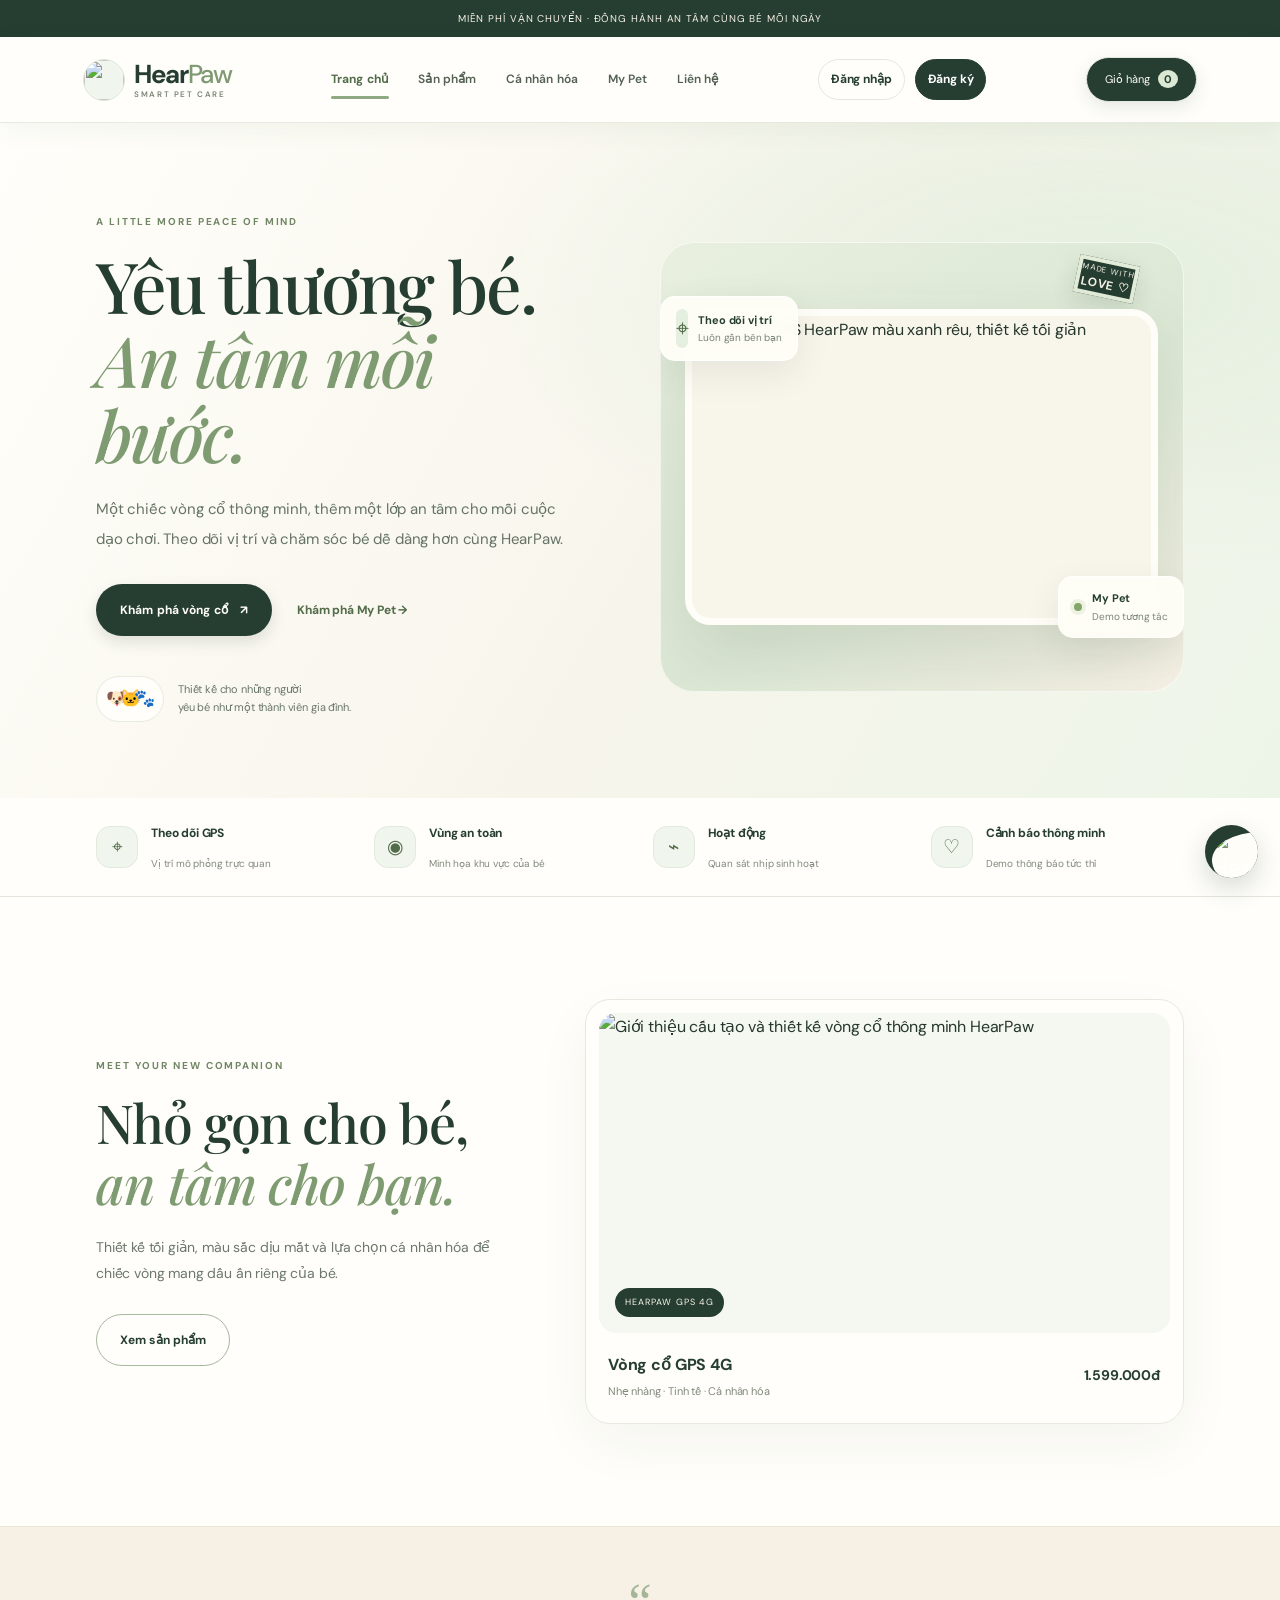
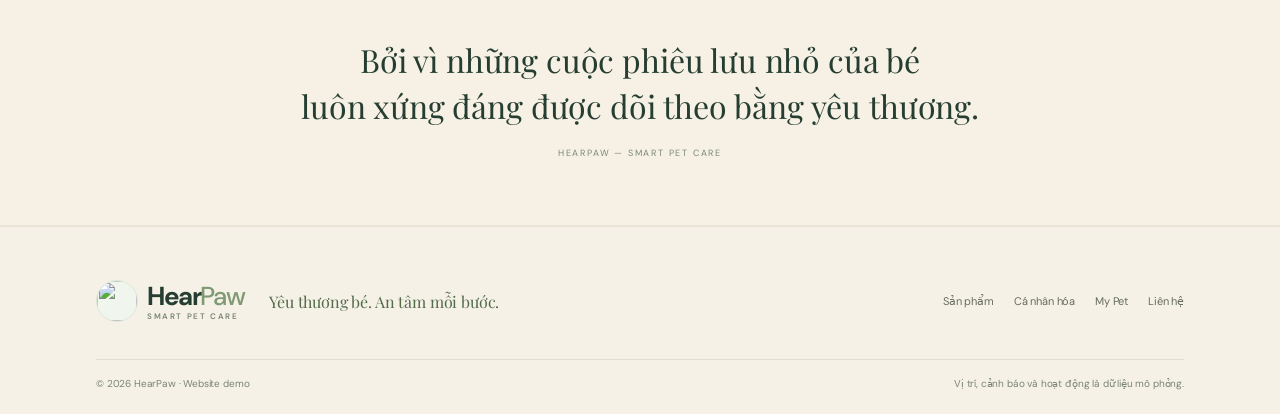
==== index.html @ 0ef2545d "Add files via upload" ====
<!doctype html>
<html lang="vi">
<head>
  <meta charset="UTF-8" />
  <meta name="viewport" content="width=device-width, initial-scale=1.0" />
  <meta name="theme-color" content="#285743" />
  <meta name="description" content="HearPaw – vòng cổ GPS thông minh giúp bạn an tâm đồng hành cùng thú cưng." />
  <title>HearPaw | An tâm trong từng bước chân</title>
  <meta property="og:title" content="HearPaw | An tâm trong từng bước chân" />
  <meta property="og:description" content="Khám phá vòng cổ GPS HearPaw và trải nghiệm My Pet demo." />
  <meta name="color-scheme" content="light" />
  <link rel="preconnect" href="https://fonts.googleapis.com">
  <link rel="preconnect" href="https://fonts.gstatic.com" crossorigin>
  <link href="https://fonts.googleapis.com/css2?family=DM+Sans:wght@400;500;600;700&family=Playfair+Display:wght@500;600;700&display=swap" rel="stylesheet">
  <link rel="stylesheet" href="styles.css" />
</head>
<body>
  <div class="announcement">Miễn phí vận chuyển · Đồng hành an tâm cùng bé mỗi ngày</div>
  <header class="site-header">
    <a class="brand" href="#home" aria-label="HearPaw trang chủ"><span class="brand-mark"><img src="assets/paw-logo.png" alt="" /></span><span>Hear<span class="brand-light">Paw</span><small>SMART PET CARE</small></span></a>
    <button class="menu-toggle" id="menuToggle" aria-label="Mở menu">☰</button>
    <nav id="mainNav">
      <a href="#home" data-page="home">Trang chủ</a>
      <a href="#product" data-page="product">Sản phẩm</a>
      <a href="#personalize" data-page="personalize">Cá nhân hóa</a>
      <a href="#mypet" data-page="mypet">My Pet</a>
      <a href="#contact" data-page="contact">Liên hệ</a>
    </nav>
    <div class="header-auth" id="headerAuth">
      <a href="login.html?mode=login" class="auth-link">Đăng nhập</a>
      <a href="login.html?mode=register" class="auth-link auth-register">Đăng ký</a>
    </div>
    <button class="cart-button" id="cartOpen">Giỏ hàng <span id="cartCount">0</span></button>
  </header>

  <main>
    <section class="page active" id="home">
      <div class="hero">
        <div class="hero-copy">
          <p class="eyebrow">A LITTLE MORE PEACE OF MIND</p>
          <h1>Yêu thương bé.<br><em>An tâm mỗi bước.</em></h1>
          <p class="hero-text">Một chiếc vòng cổ thông minh, thêm một lớp an tâm cho mỗi cuộc dạo chơi. Theo dõi vị trí và chăm sóc bé dễ dàng hơn cùng HearPaw.</p>
          <div class="hero-actions"><a class="btn btn-dark" href="#product">Khám phá vòng cổ <span>↗</span></a><a class="text-link" href="#mypet">Khám phá My Pet →</a></div>
          <div class="hero-proof"><div class="avatars">🐶 🐱 🐾</div><span>Thiết kế cho những người<br>yêu bé như một thành viên gia đình.</span></div>
        </div>
        <div class="hero-art">
          <div class="art-orbit orbit-one"></div><div class="art-orbit orbit-two"></div>
          <div class="hero-blob"></div>
          <div class="product-visual product-visual-photo">
            <img class="hero-product-photo" src="assets/hearpaw-product.jpg" alt="Vòng cổ GPS HearPaw màu xanh rêu, thiết kế tối giản" width="690" height="345" fetchpriority="high" />
          </div>
          <div class="floating-note note-top"><span class="note-icon">⌖</span><div><b>Theo dõi vị trí</b><small>Luôn gần bên bạn</small></div></div>
          <div class="floating-note note-bottom"><span class="status-dot"></span><div><b>My Pet</b><small>Demo tương tác</small></div></div>
          <div class="hero-sticker">MADE WITH<br><b>LOVE ♡</b></div>
        </div>
      </div>
      <div class="feature-strip">
        <div><span class="feature-icon">⌖</span><b>Theo dõi GPS</b><small>Vị trí mô phỏng trực quan</small></div>
        <div><span class="feature-icon">◉</span><b>Vùng an toàn</b><small>Minh họa khu vực của bé</small></div>
        <div><span class="feature-icon">⌁</span><b>Hoạt động</b><small>Quan sát nhịp sinh hoạt</small></div>
        <div><span class="feature-icon">♡</span><b>Cảnh báo thông minh</b><small>Demo thông báo tức thì</small></div>
      </div>
      <section class="section product-teaser">
        <div class="section-heading"><p class="eyebrow">MEET YOUR NEW COMPANION</p><h2>Nhỏ gọn cho bé,<br><em>an tâm cho bạn.</em></h2><p>Thiết kế tối giản, màu sắc dịu mắt và lựa chọn cá nhân hóa để chiếc vòng mang dấu ấn riêng của bé.</p><a class="btn btn-outline" href="#product">Xem sản phẩm</a></div>
        <div class="teaser-card"><div class="teaser-photo teaser-photo-image"><img class="feature-infographic" src="assets/hearpaw-feature.webp" alt="Giới thiệu cấu tạo và thiết kế vòng cổ thông minh HearPaw" width="1536" height="1024" loading="lazy"/><span class="pill">HEARPAW GPS 4G</span></div><div class="teaser-meta"><div><h3>Vòng cổ GPS 4G</h3><p>Nhẹ nhàng · Tinh tế · Cá nhân hóa</p></div><b>1.599.000đ</b></div></div>
      </section>
      <section class="quote-band"><span>“</span><p>Bởi vì những cuộc phiêu lưu nhỏ của bé<br>luôn xứng đáng được dõi theo bằng yêu thương.</p><small>HEARPAW — SMART PET CARE</small></section>
    </section>

    <section class="page" id="product">
      <div class="page-intro"><p class="eyebrow">THE HEARPAW COLLAR</p><h1>Người bạn nhỏ<br><em>trên mọi hành trình.</em></h1><p>Vòng cổ GPS 4G HearPaw — thiết kế dành cho những người luôn muốn biết bé đang an toàn.</p></div>
      <div class="catalog-picker" aria-label="Danh mục sản phẩm HearPaw">
        <button class="catalog-type selected" data-product="collar1">Vòng cổ thông minh · Vải</button>
        <button class="catalog-type" data-product="collar2">Vòng cổ thông minh · Da</button>
        <button class="catalog-type" data-product="leash1">Dây dắt · Vải mềm</button>
        <button class="catalog-type" data-product="leash2">Dây dắt · Da mềm</button>
        <button class="catalog-type" data-product="tag1">Thẻ tên · Kiểu xương</button>
        <button class="catalog-type" data-product="tag2">Thẻ tên · Kiểu tròn</button>
      </div>
      <div class="product-layout">
        <div class="product-stage product-stage-image"><div class="stage-glow"></div><img id="productPreviewImage" class="product-preview-image" src="assets/collar1-main.webp" alt="Vòng cổ thông minh HearPaw màu xanh rêu"/><div class="stage-caption" id="productStageCaption">HEARPAW SMART COLLAR · FABRIC</div></div>
        <div class="product-info"><p class="eyebrow">DESIGNED FOR EVERYDAY LOVE</p><h2 id="productTitle">Vòng cổ thông minh - vải</h2><div class="price" id="productPrice">1.599.000đ <span>Miễn phí vận chuyển</span></div><p class="muted" id="productDescription">Vòng cổ thông minh với chất liệu vải mềm, nhiều màu sắc tinh tế và ba lựa chọn kích cỡ.</p>
          <h4>Chọn màu sắc</h4><div class="swatches product-swatches" id="productSwatches"></div><p class="selected-color">Màu đã chọn: <b id="selectedColorName">Xanh rêu</b></p>
          <div id="productOptionsExtra"></div>
          <div class="product-actions"><button class="btn btn-dark" id="addProduct">Thêm vào giỏ · 1.599.000đ</button></div>
          <div class="product-assurances"><span>✓ Chọn màu và kích cỡ</span><span>✓ Demo mua hàng</span></div>
        </div>
      </div>
      <section class="product-gallery-callout" aria-label="Bảng màu vòng cổ HearPaw">
        <div class="product-gallery-copy">
          <p class="eyebrow">COLORS THAT FEEL LIKE YOU</p>
          <h2>Một màu sắc dành riêng cho bé.</h2>
          <p>Khám phá bảng màu của vòng cổ thông minh HearPaw, từ xanh rêu, be kem đến hồng pastel, lavender và đen.</p>
          <a class="text-link" href="#personalize">Tạo thiết kế riêng <span aria-hidden="true">→</span></a>
        </div>
        <img class="product-gallery-image" src="assets/hearpaw-colors.webp" alt="Bảng màu vòng cổ thông minh HearPaw" width="776" height="575" loading="lazy" />
      </section>
      <div class="benefit-grid"><article><span>⌖</span><h3>Theo dõi vị trí</h3><p>Giao diện bản đồ minh họa vị trí thú cưng, có thể thử thao tác tìm bé.</p></article><article><span>◎</span><h3>Vùng an toàn</h3><p>Thiết lập vùng an toàn demo và quan sát trạng thái trong giao diện My Pet.</p></article><article><span>♡</span><h3>Chăm sóc chủ động</h3><p>Xem hoạt động, hồ sơ và thông báo trên một giao diện thống nhất.</p></article></div>
    </section>

    <section class="page" id="personalize">
      <div class="page-intro"><p class="eyebrow">MADE JUST FOR YOUR PET</p><h1>Một chiếc vòng,<br><em>một dấu ấn riêng.</em></h1><p>Tùy chọn màu sắc và thông tin cá nhân hóa cho chiếc vòng cổ của bé.</p></div>
      <div class="personalize-layout">
        <div class="custom-preview"><div class="preview-circle"><div class="custom-collar" id="customCollar"><span>🐾</span></div></div><p class="eyebrow">YOUR CUSTOM DESIGN</p><h3 id="customPreviewName">Vòng cổ của bé</h3><p class="muted">Bản xem trước thay đổi theo lựa chọn của bạn.</p></div>
        <div class="custom-form">
          <label for="petName">Tên thú cưng</label><input id="petName" type="text" maxlength="24" placeholder="Ví dụ: Milo" />
          <label>Chọn màu dây</label><div class="swatches" id="customSwatches">
            <button class="swatch selected" data-color="#42684A" data-name="Xanh rêu" style="--swatch:#42684A" aria-label="Xanh rêu"></button><button class="swatch" data-color="#F5F0E6" data-name="Be kem" style="--swatch:#F5F0E6" aria-label="Be kem"></button><button class="swatch" data-color="#F3C3CD" data-name="Hồng pastel" style="--swatch:#F3C3CD" aria-label="Hồng pastel"></button><button class="swatch" data-color="#C7B5E2" data-name="Tím lavender" style="--swatch:#C7B5E2" aria-label="Tím lavender"></button><button class="swatch" data-color="#1D1D1B" data-name="Đen" style="--swatch:#1D1D1B" aria-label="Đen"></button>
          </div>
          <label for="engraving">Nội dung ghi chú</label><input id="engraving" type="text" maxlength="30" placeholder="Ví dụ: Số điện thoại liên hệ" />
          <label for="customSize">Kích cỡ vòng cổ</label><select id="customSize"><option value="S">S — 25–35 cm</option><option value="M" selected>M — 35–48 cm</option><option value="L">L — 48–65 cm</option></select>
          <div class="price-breakdown"><div><span>Vòng cổ GPS 4G tiêu chuẩn</span><b>1.599.000đ</b></div><div><span>Cá nhân hóa dây đeo nâng cao</span><b>149.000đ</b></div><div><span>Vận chuyển</span><b class="green">Miễn phí</b></div><hr><div class="total"><span>Tổng cộng</span><b>1.748.000đ</b></div></div>
          <button class="btn btn-dark full-width" id="addCustom">Thêm thiết kế cá nhân hóa vào giỏ</button><p class="fine-print">Đây là website demo. Thông tin tùy chọn chỉ được lưu trong phiên trình duyệt hiện tại.</p>
        </div>
      </div>
    </section>

    <section class="page" id="mypet">
      <div class="dashboard-header"><div><p class="eyebrow">HEARPAW COMPANION</p><h1>My Pet <em>Dashboard</em></h1><p class="muted">Không gian theo dõi và chăm sóc bé trong một giao diện.</p></div><span class="demo-label"><span class="status-dot"></span> Chế độ demo</span></div>
      <div class="dashboard-shell">
        <aside class="dash-sidebar"><div class="pet-switcher"><div class="pet-avatar"><img src="assets/milo.jpg" alt="Milo, Golden Retriever" /></div><div><b id="activePetName">Milo</b><small>Golden Retriever</small></div><span>⌄</span></div><div class="dash-menu">
          <button class="dash-link active" data-tab="overview">▦ <span>Tổng quan</span></button><button class="dash-link" data-tab="pets">♡ <span>Thú cưng</span></button><button class="dash-link" data-tab="location">⌖ <span>Theo dõi vị trí</span></button><button class="dash-link" data-tab="safezone">◎ <span>Vùng an toàn</span></button><button class="dash-link" data-tab="activity">⌁ <span>Hoạt động</span></button><button class="dash-link" data-tab="alerts">♧ <span>Thông báo</span><b class="alert-count">2</b></button><button class="dash-link" data-tab="settings">⚙ <span>Cài đặt</span></button>
        </div><div class="sidebar-note"><span>✦</span><b>Yêu thương bé,<br>an tâm mỗi ngày.</b><small>HearPaw Smart Pet Care</small></div></aside>
        <div class="dash-content">
          <section class="dash-panel active" id="panel-overview"><div class="panel-heading"><div><h2>Chào bạn, hôm nay bé thế nào?</h2><p>Thứ Sáu · Một ngày thật vui cùng bé.</p></div><button class="small-button" id="refreshDemo">↻ Làm mới demo</button></div>
            <div class="stat-grid"><article class="stat-card"><span class="stat-symbol">⌖</span><small>Trạng thái vị trí</small><b class="stat-value green-text">Trong vùng an toàn</b><span class="stat-foot">Cập nhật mô phỏng vừa xong</span></article><article class="stat-card"><span class="stat-symbol">⌁</span><small>Hoạt động hôm nay</small><b class="stat-value">6.842 <em>bước</em></b><span class="stat-foot">72% mục tiêu hằng ngày</span></article><article class="stat-card"><span class="stat-symbol">♡</span><small>Thời gian nghỉ</small><b class="stat-value">8,5 <em>giờ</em></b><span class="stat-foot">Nhịp sinh hoạt mô phỏng</span></article></div>
            <div class="dash-two-col"><article class="dash-card map-card"><div class="card-heading"><div><h3>Vị trí của Milo</h3><p>Vị trí minh họa — không phải GPS thật</p></div><button class="inline-link" data-goto="location">Xem bản đồ →</button></div><div class="map-illustration"><div class="map-road road-a"></div><div class="map-road road-b"></div><div class="map-road road-c"></div><div class="map-park"></div><div class="safe-circle"></div><div class="map-paw">🐾</div><span class="map-label">Vùng an toàn</span><span class="map-place place-a">Công viên nhỏ</span><span class="map-place place-b">Khu dân cư</span></div><div class="map-legend"><span><i class="legend-circle"></i> Vùng an toàn</span><span><i class="legend-paw">🐾</i> Vị trí mô phỏng</span></div></article>
              <article class="dash-card"><div class="card-heading"><div><h3>Hoạt động tuần này</h3><p>Ước tính trong chế độ demo</p></div><button class="inline-link" data-goto="activity">Chi tiết →</button></div><div class="bar-chart" aria-label="Biểu đồ hoạt động"><div><i style="height:48%"></i><small>T2</small></div><div><i style="height:65%"></i><small>T3</small></div><div><i style="height:57%"></i><small>T4</small></div><div><i style="height:82%"></i><small>T5</small></div><div><i style="height:72%"></i><small>T6</small></div><div><i style="height:42%"></i><small>T7</small></div><div><i style="height:60%"></i><small>CN</small></div></div><div class="chart-summary"><b>6.842 bước</b><span>+8% so với hôm qua</span></div></article></div>
            <article class="dash-card alert-preview"><div class="card-heading"><div><h3>Thông báo gần đây</h3><p>Các hoạt động được mô phỏng trong demo</p></div><button class="inline-link" data-goto="alerts">Xem tất cả →</button></div><div class="notification-row"><span class="notif-icon notif-green">◎</span><div><b>Milo đang trong vùng an toàn</b><small>Hôm nay, 09:42</small></div><span class="tag tag-green">An toàn</span></div><div class="notification-row"><span class="notif-icon notif-yellow">⌁</span><div><b>Đến giờ vận động nhẹ</b><small>Hôm nay, 08:30</small></div><span class="tag">Nhắc nhở</span></div></article>
          </section>
          <section class="dash-panel" id="panel-pets"><div class="panel-heading"><div><h2>Hồ sơ thú cưng</h2><p>Thông tin mẫu có thể chỉnh sửa trong bản demo.</p></div></div><div class="pet-profile-card"><div class="profile-pet-emoji"><img src="assets/milo.jpg" alt="Milo, Golden Retriever" /></div><div class="profile-fields"><label>Tên bé<input id="profileName" value="Milo"></label><label>Giống<input id="profileBreed" value="Golden Retriever"></label><label>Cân nặng<input id="profileWeight" value="12,4 kg"></label><label>Ngày sinh<input id="profileBirthday" type="date" value="2023-05-12"></label><label class="wide-field">Ghi chú tiêm chủng<input id="profileVaccines" value="Đã tiêm phòng định kỳ (dữ liệu mẫu)"></label><button class="btn btn-dark" id="saveProfile">Lưu hồ sơ demo</button><p id="profileSaved" class="form-status" aria-live="polite"></p></div></div></section>
          <section class="dash-panel" id="panel-location"><div class="panel-heading"><div><h2>Theo dõi vị trí</h2><p>Bản đồ minh họa để trình diễn thao tác, không kết nối GPS thật.</p></div><button class="small-button" id="findPet">⌖ Tìm bé</button></div><div class="large-map map-illustration"><div class="map-road road-a"></div><div class="map-road road-b"></div><div class="map-road road-c"></div><div class="map-park"></div><div class="safe-circle"></div><div class="map-paw">🐾</div><span class="map-label">Vùng an toàn</span><span class="map-place place-a">Công viên nhỏ</span><span class="map-place place-b">Khu dân cư</span><div class="map-toast" id="mapToast">Bé đang ở trong vùng an toàn (mô phỏng).</div></div><div class="map-legend"><span><i class="legend-circle"></i> Vòng tròn xanh = Vùng an toàn</span><span><i class="legend-paw">🐾</i> Dấu chân = Vị trí thú cưng (mô phỏng)</span></div><div class="history-list"><h3>Lịch sử vị trí demo</h3><div><span>09:42</span><b>Trong vùng an toàn</b><small>Vị trí minh họa</small></div><div><span>08:15</span><b>Đi dạo trong công viên</b><small>Vị trí minh họa</small></div><div><span>07:30</span><b>Rời nhà cùng chủ</b><small>Vị trí minh họa</small></div></div></section>
          <section class="dash-panel" id="panel-safezone"><div class="panel-heading"><div><h2>Vùng an toàn</h2><p>Thử cấu hình vùng an toàn trong giao diện demo.</p></div><span class="tag tag-green" id="zoneStatus">Đang bật</span></div><div class="safezone-layout"><div class="dash-card zone-map map-illustration"><div class="map-road road-a"></div><div class="map-road road-b"></div><div class="map-road road-c"></div><div class="map-park"></div><div class="safe-circle" id="zoneCircle"></div><div class="map-paw">🐾</div><span class="map-label">Vùng an toàn</span></div><div class="dash-card zone-controls"><div class="setting-row"><div><b>Bật vùng an toàn</b><small>Minh họa trạng thái vùng</small></div><label class="switch"><input type="checkbox" id="zoneToggle" checked><span></span></label></div><label class="range-label" for="zoneRadius">Bán kính minh họa <b id="radiusValue">300 m</b></label><input type="range" id="zoneRadius" min="100" max="1000" step="50" value="300"><div class="range-ends"><span>100 m</span><span>1.000 m</span></div><button class="btn btn-dark full-width" id="testAlert">Thử gửi cảnh báo</button><button class="btn btn-outline full-width" id="resetZone">Khôi phục mặc định</button><p class="fine-print">Đây là mô phỏng giao diện; không gửi cảnh báo thật và không cấu hình hàng rào địa lý thực tế.</p><p id="zoneMessage" class="form-status" aria-live="polite"></p></div></div></section>
          <section class="dash-panel" id="panel-activity"><div class="panel-heading"><div><h2>Hoạt động của bé</h2><p>Dữ liệu ước tính minh họa, không phải dữ liệu cảm biến thực.</p></div><select id="activityPeriod" class="period-select"><option value="today">Hôm nay</option><option value="week" selected>7 ngày qua</option><option value="month">30 ngày qua</option></select></div><div class="stat-grid"><article class="stat-card"><span class="stat-symbol">⌁</span><small>Số bước ước tính</small><b class="stat-value" id="stepStat">6.842</b><span class="stat-foot">Mục tiêu demo: 9.500 bước</span></article><article class="stat-card"><span class="stat-symbol">☼</span><small>Thời gian hoạt động</small><b class="stat-value" id="activeStat">2,3 <em>giờ</em></b><span class="stat-foot">Đi dạo và vui chơi</span></article><article class="stat-card"><span class="stat-symbol">☾</span><small>Thời gian nghỉ</small><b class="stat-value">8,5 <em>giờ</em></b><span class="stat-foot">Thời gian nghỉ ước tính</span></article></div><article class="dash-card activity-chart-card"><div class="card-heading"><div><h3>Mức độ hoạt động</h3><p>Biểu đồ minh họa theo thời gian</p></div></div><div class="bar-chart big-chart"><div><i style="height:48%"></i><small>T2</small></div><div><i style="height:65%"></i><small>T3</small></div><div><i style="height:57%"></i><small>T4</small></div><div><i style="height:82%"></i><small>T5</small></div><div><i style="height:72%"></i><small>T6</small></div><div><i style="height:42%"></i><small>T7</small></div><div><i style="height:60%"></i><small>CN</small></div></div></article></section>
          <section class="dash-panel" id="panel-alerts"><div class="panel-heading"><div><h2>Thông báo</h2><p>Thông báo mẫu cho trải nghiệm demo.</p></div><button class="small-button" id="markRead">Đánh dấu đã đọc</button></div><div class="dash-card alerts-list" id="alertsList"><div class="notification-row"><span class="notif-icon notif-green">◎</span><div><b>Milo đang trong vùng an toàn</b><small>Hôm nay, 09:42 · Vị trí mô phỏng</small></div><span class="tag tag-green">An toàn</span></div><div class="notification-row"><span class="notif-icon notif-yellow">⌁</span><div><b>Đến giờ vận động nhẹ</b><small>Hôm nay, 08:30 · Nhắc nhở mẫu</small></div><span class="tag">Nhắc nhở</span></div><div class="notification-row"><span class="notif-icon notif-red">!</span><div><b>Ví dụ cảnh báo ra khỏi vùng</b><small>Mẫu minh họa để thử giao diện</small></div><span class="tag tag-red">Demo</span></div></div></section>
          <section class="dash-panel" id="panel-settings"><div class="panel-heading"><div><h2>Cài đặt</h2><p>Tùy chỉnh một số lựa chọn hiển thị demo.</p></div></div><div class="dash-card settings-card"><div class="setting-row"><div><b>Thông báo vùng an toàn</b><small>Hiển thị trạng thái cảnh báo trong demo</small></div><label class="switch"><input type="checkbox" checked><span></span></label></div><div class="setting-row"><div><b>Nhắc nhở hoạt động</b><small>Minh họa nhắc bé vận động</small></div><label class="switch"><input type="checkbox" checked><span></span></label></div><div class="setting-row"><div><b>Chế độ demo</b><small>Không kết nối vòng cổ GPS thật</small></div><label class="switch"><input type="checkbox" checked disabled><span></span></label></div><button class="btn btn-outline" id="resetDemo">Đặt lại dữ liệu demo</button></div></section>
        </div>
      </div>
    </section>

    <section class="page" id="contact"><div class="page-intro"><p class="eyebrow">WE'RE HERE FOR YOU</p><h1>Kết nối cùng<br><em>HearPaw.</em></h1><p>Bạn có câu hỏi về sản phẩm hoặc muốn chia sẻ điều gì với chúng mình? Hãy để lại lời nhắn.</p></div><div class="contact-layout"><div class="contact-info"><h2>Chăm sóc bắt đầu từ lắng nghe.</h2><p>HearPaw — đồng hành cùng những người yêu thú cưng.</p><div class="contact-item"><span>✉</span><div><b>Email</b><p>hello@hearpaw.demo</p></div></div><div class="contact-item"><span>♡</span><div><b>Hỗ trợ</b><p>Phản hồi trong giờ làm việc (demo)</p></div></div></div><form id="contactForm" class="contact-form"><label for="contactName">Tên của bạn</label><input id="contactName" required placeholder="Nhập tên của bạn"><label for="contactEmail">Email</label><input id="contactEmail" type="email" required placeholder="you@example.com"><label for="contactMessage">Lời nhắn</label><textarea id="contactMessage" rows="4" required placeholder="Bạn muốn chia sẻ điều gì?"></textarea><button class="btn btn-dark" type="submit">Gửi lời nhắn</button><p id="contactStatus" class="form-status" aria-live="polite"></p><small class="fine-print">Biểu mẫu demo, không gửi dữ liệu tới máy chủ.</small></form></div></section>
  </main>

  <footer class="site-footer"><div class="footer-main"><a class="brand footer-brand" href="#home"><span class="brand-mark"><img src="assets/paw-logo.png" alt="" /></span><span>Hear<span class="brand-light">Paw</span><small>SMART PET CARE</small></span></a><p>Yêu thương bé. An tâm mỗi bước.</p><div class="footer-links"><a href="#product">Sản phẩm</a><a href="#personalize">Cá nhân hóa</a><a href="#mypet">My Pet</a><a href="#contact">Liên hệ</a></div></div><div class="footer-bottom"><span>© 2026 HearPaw · Website demo</span><span>Vị trí, cảnh báo và hoạt động là dữ liệu mô phỏng.</span></div></footer>

  <div class="chat-widget"><button id="chatToggle" class="chat-fab" aria-label="Mở trợ lý HearPaw"><img src="assets/paw-logo.png" alt="HearPaw" /></button><div class="chat-panel" id="chatPanel"><div class="chat-head"><img src="assets/paw-logo.png" alt="Logo HearPaw" /><div class="chat-brand"><b>HearPaw Assistant</b><small>Trợ lý chăm sóc thú cưng</small></div><button id="chatClose" aria-label="Đóng">×</button></div><div class="chat-messages" id="chatMessages"><div class="bot-message">Xin chào! 🐾 Mình có thể giúp bạn đo vòng cổ, sử dụng app My Pet, tìm hiểu sản phẩm và cách thanh toán. Bạn cần hỗ trợ gì?</div></div><div class="chat-topic-label">Chủ đề phổ biến</div><div class="chat-quick"><button data-chat="Cách đo vòng cổ">📏 Cách đo vòng cổ</button><button data-chat="Cách sử dụng app My Pet">📱 App My Pet</button><button data-chat="Sản phẩm và giá">🛍️ Sản phẩm và giá</button><button data-chat="Phương thức thanh toán">💳 Thanh toán</button><button data-chat="Liên hệ hỗ trợ">💬 Hỗ trợ</button></div><form id="chatForm"><input id="chatInput" placeholder="Nhập câu hỏi..." aria-label="Nhập câu hỏi"><button type="submit" aria-label="Gửi tin nhắn">➤</button></form></div></div>

  <div class="modal-backdrop" id="cartModal" aria-hidden="true"><div class="cart-modal"><div class="modal-heading"><div><p class="eyebrow">YOUR BAG</p><h2>Giỏ hàng</h2></div><button id="cartClose" class="close-button" aria-label="Đóng giỏ hàng">×</button></div><div id="cartItems" class="cart-items"><p class="empty-cart">Giỏ hàng đang trống. Thêm một chiếc vòng cho bé nhé! 🐾</p></div><div class="cart-total"><span>Tạm tính</span><b id="cartTotal">0đ</b></div><button id="checkoutButton" class="btn btn-dark full-width">Tiếp tục đặt hàng</button><section id="paymentSection" class="payment-section" hidden><h3>Chọn phương thức thanh toán</h3><label class="payment-option"><input type="radio" name="paymentMethod" value="momo" checked><span class="payment-icon momo-icon">M</span><span><b>Ví MoMo</b><small>Thanh toán qua ví điện tử (demo)</small></span></label><label class="payment-option"><input type="radio" name="paymentMethod" value="bankqr"><span class="payment-icon qr-icon">▦</span><span><b>Quét mã QR ngân hàng</b><small>QR tạo theo tổng tiền và mã đơn hàng</small></span></label><div id="paymentDetails" class="payment-details" hidden>
  <div class="bankqr-image-wrap"><img id="bankQrImage" alt="QR chuyển khoản BIDV theo đơn hàng" /></div>
  <div class="bankqr-info">
    <b>Chuyển khoản BIDV</b>
    <p>Người nhận: TRAN THI THU HUYEN</p>
    <p>Số tài khoản: <strong>8813737570</strong></p>
    <p>Số tiền: <strong id="bankQrAmount">0đ</strong></p>
    <p>Nội dung: <strong id="bankQrMemo">HEARPAW</strong></p>
    <small>Mở ứng dụng ngân hàng, quét mã và kiểm tra đúng người nhận, số tiền trước khi chuyển.</small>
  </div>
</div><label class="payment-option"><input type="radio" name="paymentMethod" value="cod"><span class="payment-icon cod-icon">₫</span><span><b>Thanh toán khi nhận hàng</b><small>Phương thức mô phỏng</small></span></label><button id="confirmPayment" class="btn btn-dark full-width" type="button">Xác nhận đặt hàng demo</button></section><p id="checkoutMessage" class="form-status" aria-live="polite"></p><small class="fine-print">QR ngân hàng được tạo theo số tiền đơn hàng. Website chưa tự động xác minh tiền đã vào tài khoản; đơn hàng chỉ được xác nhận sau khi kiểm tra giao dịch.</small></div></div>
  <script src="script.js"></script>
</body>
</html>
---- styles.css ----
/* HEARPAW — FRESH MINT EXPERIENCE
   Replace the entire contents of styles.css with this file.
   Existing class names and page/dashboard visibility rules are preserved.
*/
:root{--moss:#4F896B;--deep:#285743;--cream:#EAF5ED;--white:#FCFFFC;--ink:#263B30;--muted:#6B7E71;--line:#DCEAE0;--pink:#F3C3CD;--mint-light:#F4FAF3;--mint-pastel:#B9D8B5;--mint-medium:#DCEED8;--shadow:0 18px 48px rgba(40,87,67,.10)}
*{box-sizing:border-box}
html{scroll-behavior:smooth;scroll-padding-top:90px}
body{margin:0;background:var(--white);color:var(--ink);font-family:"DM Sans",Arial,sans-serif;font-size:16px;line-height:1.7}
a{color:inherit;text-decoration:none}button,input,select,textarea{font:inherit}button{cursor:pointer}img{max-width:100%;height:auto}
::selection{background:var(--mint-medium);color:var(--deep)}
.announcement{background:var(--deep);color:#fff;text-align:center;padding:9px 12px;font-size:11px;letter-spacing:.07em}
.site-header{height:80px;padding:0 clamp(18px,6vw,90px);display:flex;align-items:center;justify-content:space-between;gap:18px;background:rgba(252,255,252,.94);border-bottom:1px solid var(--line);box-shadow:0 6px 24px rgba(40,87,67,.055);position:sticky;top:0;z-index:20;backdrop-filter:blur(16px)}
.brand{display:flex;align-items:center;gap:9px;font-size:23px;font-weight:700;line-height:1;color:var(--deep);letter-spacing:-1px;flex-shrink:0}.brand-mark{display:grid;place-items:center;width:38px;height:38px;border-radius:50%;background:transparent;overflow:hidden;flex-shrink:0}
.brand-mark img{display:block;width:100%;height:100%;object-fit:contain}.brand-light{color:var(--moss);font-weight:500}.brand small{display:block;font-size:7px;letter-spacing:2px;font-weight:600;margin-top:5px;color:#8b9584}
.site-header nav{display:flex;gap:clamp(12px,2.2vw,30px);align-items:center}.site-header nav a{font-size:13px;font-weight:600;color:#555f50;transition:color .2s}.site-header nav a:hover,.site-header nav a.active{color:var(--moss)}
.cart-button{background:transparent;border:1px solid var(--line);padding:10px 14px;border-radius:30px;font-size:12px;white-space:nowrap}.cart-button span{background:var(--deep);color:#fff;border-radius:50%;padding:2px 6px;margin-left:5px}.menu-toggle{display:none;background:none;border:0;font-size:24px;color:var(--deep)}
/* Keep these visibility rules: existing JavaScript uses them to switch pages and panels. */
.page{display:none;min-height:65vh;animation:fadein .35s ease}.page.active{display:block}
.dash-panel{display:none}.dash-panel.active{display:block;animation:fadein .25s}.chat-panel{display:none}.chat-panel.open{display:flex;flex-direction:column}.modal-backdrop{display:none}.modal-backdrop.open{display:flex}
@keyframes fadein{from{opacity:.4;transform:translateY(4px)}to{opacity:1;transform:none}}
.eyebrow{font-size:11px;font-weight:700;letter-spacing:.16em;color:var(--moss);margin:0 0 15px}
.hero{padding:clamp(42px,6vw,82px) clamp(24px,7vw,110px);display:grid;grid-template-columns:minmax(0,1fr) minmax(0,1fr);gap:clamp(24px,4vw,58px);align-items:center;min-height:570px;background:linear-gradient(112deg,#FCFFFC 0%,#FCFFFC 48%,#EFF8F1 48%,#E5F3E8 100%)}
.hero h1,.page-intro h1,.section-heading h2{font-family:"Playfair Display",Georgia,serif;font-size:clamp(40px,5vw,64px);line-height:1.12;letter-spacing:-1.3px;font-weight:500;margin:0 0 20px}.hero h1 em,.page-intro h1 em,.section-heading h2 em{color:var(--moss);font-weight:500}
.hero-text{color:var(--muted);max-width:450px;font-size:16px;line-height:1.85}.hero-actions{display:flex;gap:14px;align-items:center;margin:28px 0 30px;flex-wrap:wrap}
.btn{border:1px solid transparent;border-radius:999px;padding:13px 23px;min-height:48px;font-size:13px;font-weight:700;display:inline-flex;align-items:center;justify-content:center;gap:12px;transition:transform .2s,background .2s,box-shadow .2s,border-color .2s}.btn:hover{transform:translateY(-2px)}.btn-dark{background:var(--deep);color:#fff;box-shadow:0 6px 15px rgba(53,71,46,.14)}.btn-dark:hover{background:var(--moss)}.btn-outline{border-color:#b9d0b3;background:rgba(255,255,255,.65);color:var(--deep)}.text-link{font-size:13px;font-weight:700;color:var(--deep)}
.hero-proof{display:flex;gap:13px;align-items:center;font-size:11px;color:#858d7e;line-height:1.6}.avatars{font-size:22px;letter-spacing:-6px;padding-right:7px}
.hero-art{min-height:420px;position:relative;display:grid;place-items:center;overflow:hidden;isolation:isolate}.hero-blob{position:absolute;width:min(78%,360px);aspect-ratio:1;border-radius:46% 54% 54% 46%;background:radial-gradient(circle at 35% 30%,#F5FAEF,#DCEED8 75%);transform:rotate(-14deg)}.art-orbit{position:absolute;border:1px solid rgba(70,103,71,.25);border-radius:50%;width:90%;aspect-ratio:1}.orbit-two{width:72%;border-style:dashed}
.product-visual{position:relative;width:min(100%,500px);height:auto;display:grid;place-items:center;transform:none;z-index:1}.collar-loop{width:210px;height:175px;border:25px solid var(--moss);border-radius:48% 48% 42% 42%;box-shadow:inset 0 0 0 3px #ffffff22,0 18px 25px #7e876b55;position:relative;background:transparent}.collar-buckle{position:absolute;right:-28px;top:50px;width:31px;height:42px;border:7px solid #c4b18d;border-radius:5px;background:#e1d0ad}
.gps-tag{position:absolute;bottom:-28px;left:50%;transform:translateX(-50%) rotate(16deg);width:70px;height:83px;background:#e8dfcb;border:5px solid #d0c4a9;border-radius:22px 22px 27px 27px;display:flex;flex-direction:column;align-items:center;justify-content:center;color:var(--deep);box-shadow:0 10px 18px #414b3530}.gps-tag span{font-size:23px}.gps-tag small{font-size:7px;line-height:1.1;font-weight:700;letter-spacing:1px}
.floating-note{position:absolute;z-index:2;display:flex;gap:10px;align-items:center;background:#fffdf8ef;border:1px solid #fff;padding:12px 15px;border-radius:14px;box-shadow:var(--shadow);animation:paw-float 4s ease-in-out infinite}.floating-note b,.floating-note small{display:block}.floating-note b{font-size:11px}.floating-note small{font-size:9px;color:var(--muted)}.note-icon{font-size:23px;color:var(--moss)}.note-top{top:12%;left:0}.note-bottom{bottom:12%;right:0;animation-delay:-2s}.status-dot{display:inline-block;width:8px;height:8px;background:#84a66b;border-radius:50%;box-shadow:0 0 0 4px #84a66b25}.hero-sticker{position:absolute;right:9%;top:4%;font-size:8px;line-height:1.5;letter-spacing:1px;text-align:center;transform:rotate(12deg);color:var(--moss)}.hero-sticker b{font-size:12px}
@keyframes paw-float{0%,100%{transform:translateY(0)}50%{transform:translateY(-6px)}}
.feature-strip{display:grid;grid-template-columns:repeat(4,minmax(0,1fr));padding:27px clamp(24px,8vw,125px);border-bottom:1px solid var(--line);gap:24px;background:linear-gradient(180deg,#F4FAF3,#FCFFFC)}.feature-strip>div{display:grid;grid-template-columns:40px 1fr;column-gap:10px;align-items:center}.feature-icon{grid-row:span 2;width:38px;height:38px;border-radius:50%;background:var(--mint-medium);display:grid;place-items:center;color:var(--deep);font-size:20px}.feature-strip b{font-size:12px}.feature-strip small{font-size:10px;color:var(--muted)}
.section{padding:clamp(58px,7vw,92px) clamp(24px,9vw,135px)}.product-teaser{display:grid;grid-template-columns:.8fr 1.2fr;gap:8%;align-items:center}.section-heading h2{font-size:clamp(36px,4vw,48px);line-height:1.2}.section-heading>p:not(.eyebrow){font-size:15px;color:var(--muted);max-width:370px;line-height:1.85;margin-bottom:26px}
.teaser-card{padding:14px;background:#fff;border:1px solid var(--line);border-radius:26px;box-shadow:var(--shadow);overflow:hidden;transition:transform .25s,box-shadow .25s,border-color .25s}.teaser-card:hover{transform:translateY(-4px);box-shadow:0 20px 45px #28574320}.teaser-photo{height:320px;background:linear-gradient(145deg,#f7fbf4,#e3f2e6);display:grid;place-items:center;position:relative;overflow:hidden;border-radius:18px}.mini-collar{width:180px;height:150px;border:23px solid var(--moss);border-radius:45%;transform:rotate(-18deg);display:grid;place-items:center;box-shadow:0 18px 22px #414b3525}.mini-collar span{background:#e6dcc5;border:4px solid #c8b998;border-radius:14px;padding:12px;transform:rotate(18deg);font-size:26px}.pill{position:absolute;bottom:16px;left:16px;background:#fffdf8d9;padding:7px 10px;font-size:8px;letter-spacing:1.5px}.teaser-meta{display:flex;justify-content:space-between;gap:15px;padding:18px 4px 4px;align-items:center}.teaser-meta h3{margin:0;font-size:17px}.teaser-meta p{margin:4px 0 0;font-size:11px;color:var(--muted)}.teaser-meta>b{font-size:15px;white-space:nowrap;color:var(--deep)}
.quote-band{background:var(--deep);color:#fff;text-align:center;padding:55px 20px}.quote-band>span{font-family:Georgia,serif;font-size:48px;color:#cbd2b9;line-height:.7}.quote-band p{font-family:"Playfair Display",Georgia,serif;font-size:26px;line-height:1.5;margin:8px}.quote-band small{font-size:9px;letter-spacing:2px;color:#c9d0bd}
.page-intro{text-align:center;padding:clamp(44px,5.5vw,68px) 22px 48px;background:radial-gradient(ellipse at 50% 0%,#E2F2E5 0%,#F4FAF3 48%,#FCFFFC 100%)}.page-intro h1{font-size:clamp(38px,5vw,56px);margin-bottom:13px}.page-intro>p:last-child{color:var(--muted);font-size:14px;max-width:570px;margin:0 auto;line-height:1.8}
.product-layout{max-width:1180px;margin:22px auto 76px;padding:0 28px;display:grid;grid-template-columns:minmax(0,1fr) minmax(0,1fr);gap:clamp(32px,6vw,78px);align-items:center}.product-stage{height:520px;background:radial-gradient(circle at 50% 40%,#F9FCF6 0%,#EAF5ED 58%,#DCEEE1 100%);border:1px solid #E0EDE2;border-radius:30px;position:relative;display:grid;place-items:center;overflow:hidden}.stage-glow{position:absolute;width:75%;aspect-ratio:1;border-radius:50%;background:radial-gradient(circle,#f9f8ed,#d5e8cd)}.big-collar{width:255px;height:220px;border:31px solid var(--moss);border-radius:45%;position:relative;transform:rotate(-18deg);box-shadow:inset 0 0 0 4px #ffffff20,0 24px 28px #414b3530;z-index:1}.big-buckle{position:absolute;right:-36px;top:60px;width:36px;height:50px;border:8px solid #bca982;border-radius:5px;background:#e3d5b9}.big-tag{position:absolute;bottom:-38px;left:50%;transform:translateX(-50%) rotate(18deg);width:82px;height:94px;background:#e8dfcb;border:6px solid #cdbf9f;border-radius:23px 23px 30px 30px;display:flex;flex-direction:column;align-items:center;justify-content:center}.big-tag span{font-size:27px}.big-tag small{font-size:8px;font-weight:700;line-height:1.1;letter-spacing:1px}.stage-caption{position:absolute;bottom:20px;left:22px;font-size:9px;letter-spacing:2px;color:#8a8c7e}
.product-info h2{font-family:"Playfair Display",Georgia,serif;font-size:35px;font-weight:500;margin:0 0 10px}.price{font-size:22px;font-weight:700;color:var(--deep);margin:12px 0}.price span{display:block;font-size:11px;color:var(--moss);font-weight:500;margin-top:3px}.muted{color:var(--muted);font-size:13px;line-height:1.8}.product-info h4{font-size:13px;margin:22px 0 10px}
.swatches{display:flex;gap:11px;flex-wrap:wrap}.swatch{width:35px;height:35px;border-radius:50%;border:3px solid white;outline:1px solid #d7d9ce;background:var(--swatch);box-shadow:inset 0 0 0 1px #00000009;cursor:pointer}.swatch.selected{outline:2px solid var(--deep);outline-offset:2px}.selected-color{font-size:11px;color:var(--muted);margin:12px 0}.selected-color b{color:var(--deep)}
.size-options{display:grid;grid-template-columns:repeat(3,1fr);gap:8px}.size-option{position:relative;padding:11px 8px;border:1px solid var(--line);background:white;font-weight:700;color:var(--deep);border-radius:10px}.size-option small{display:block;font-size:10px;font-weight:400;color:var(--muted)}.size-option.selected,.size-option:hover{border-color:var(--moss);background:var(--mint-light)}.size-option i{display:block;font-size:8px;color:var(--moss);font-style:normal}
.product-actions{display:flex;flex-direction:column;align-items:flex-start;gap:14px;margin-top:24px}.product-assurances{display:flex;flex-wrap:wrap;gap:9px 15px;border-top:1px solid var(--line);padding-top:18px;margin-top:22px;color:var(--muted);font-size:10px}
.benefit-grid{max-width:1100px;margin:0 auto 75px;padding:0 28px;display:grid;grid-template-columns:repeat(3,1fr);gap:18px}.benefit-grid article{border:1px solid var(--line);border-radius:16px;padding:24px;background:#fff}.benefit-grid article>span{color:var(--moss);font-size:24px}.benefit-grid h3{font-size:15px;margin:10px 0 6px}.benefit-grid p{font-size:12px;color:var(--muted);margin:0}
.personalize-layout{max-width:1000px;margin:15px auto 85px;padding:0 28px;display:grid;grid-template-columns:1fr 1fr;gap:7%;align-items:start}.custom-preview{background:#EAF5ED;border-radius:22px;padding:32px;text-align:center;position:sticky;top:110px}.preview-circle{border-radius:50%;background:#ddecd6;width:min(100%,300px);aspect-ratio:1;margin:0 auto 25px;display:grid;place-items:center}.custom-collar{width:155px;height:135px;border:22px solid var(--moss);border-radius:45%;transform:rotate(-18deg);display:grid;place-items:center;box-shadow:0 15px 20px #414b3525}.custom-collar span{background:#e7ddc7;padding:10px;border-radius:12px;transform:rotate(18deg);font-size:24px}.custom-preview h3{font-family:"Playfair Display",Georgia,serif;font-size:25px;margin:0}.custom-form{padding:8px 0}.custom-form label,.contact-form label{display:block;font-size:12px;font-weight:700;margin:16px 0 7px}
.custom-form input,.custom-form select,.contact-form input,.contact-form textarea,.profile-fields input{width:100%;border:1px solid var(--line);border-radius:10px;background:#fff;padding:13px;outline:none;font-size:14px;color:var(--ink)}input:focus,select:focus,textarea:focus{outline:2px solid var(--mint-pastel);outline-offset:2px}.custom-form input:focus,.custom-form select:focus,.contact-form input:focus,.contact-form textarea:focus{border-color:var(--moss)}
.price-breakdown{background:var(--mint-light);border-radius:14px;padding:18px;margin:24px 0}.price-breakdown>div{display:flex;justify-content:space-between;gap:14px;font-size:12px;margin:9px 0}.price-breakdown b{white-space:nowrap}.price-breakdown hr{border:0;border-top:1px solid var(--line);margin:14px 0}.price-breakdown .total{font-size:15px;color:var(--deep)}.green{color:var(--moss)}.full-width{width:100%}.fine-print{display:block;font-size:10px;color:#8a8d82;line-height:1.7;margin-top:12px}
.dashboard-header{max-width:1250px;margin:0 auto;padding:42px 28px 24px;display:flex;justify-content:space-between;align-items:center;gap:20px}.dashboard-header h1{font-family:"Playfair Display",Georgia,serif;font-weight:500;font-size:40px;margin:0}.dashboard-header h1 em{color:var(--moss)}.dashboard-header .muted{margin:5px 0}.demo-label{font-size:10px;color:var(--deep);background:#e2f0dc;border-radius:20px;padding:9px 13px;white-space:nowrap}
.dashboard-shell{max-width:1300px;margin:0 auto 82px;padding:0 28px;display:grid;grid-template-columns:230px minmax(0,1fr);gap:24px;align-items:start}.dash-sidebar{background:#EAF5ED;border-radius:18px;padding:16px 12px;min-height:620px}.pet-switcher{display:flex;gap:9px;align-items:center;padding:10px 8px 18px;border-bottom:1px solid #e4e8dc}.pet-avatar{width:38px;height:38px;border-radius:50%;background:#e2e6d6;display:grid;place-items:center;font-size:21px}.pet-switcher b,.pet-switcher small{display:block}.pet-switcher b{font-size:12px}.pet-switcher small{font-size:9px;color:var(--muted)}.pet-switcher>span{margin-left:auto}
.dash-menu{padding-top:13px;display:grid;gap:4px}.dash-link{border:0;background:transparent;text-align:left;padding:11px 10px;display:flex;align-items:center;gap:10px;border-radius:10px;color:#65695f;font-size:13px;transition:background .2s,color .2s}.dash-link span{font-size:12px}.dash-link.active{background:var(--deep);color:white}.alert-count{margin-left:auto;background:#e4c58b;color:#414b35;border-radius:50%;font-size:9px;padding:1px 6px}.sidebar-note{margin-top:55px;padding:16px 12px;background:var(--mint-medium);color:var(--deep);border-radius:12px}.sidebar-note>span{font-size:20px}.sidebar-note b{display:block;font-family:"Playfair Display",Georgia,serif;font-size:15px;line-height:1.4;margin:8px 0}.sidebar-note small{font-size:9px;color:var(--muted)}
.dash-content{min-width:0}.panel-heading{display:flex;justify-content:space-between;align-items:center;gap:15px;margin:0 0 18px}.panel-heading h2{font-family:"Playfair Display",Georgia,serif;font-size:24px;font-weight:500;margin:0}.panel-heading p,.card-heading p{font-size:11px;color:var(--muted);margin:4px 0 0}.small-button{border:1px solid var(--line);background:white;padding:9px 12px;font-size:11px;border-radius:8px;white-space:nowrap}
.stat-grid{display:grid;grid-template-columns:repeat(3,minmax(0,1fr));gap:12px;margin-bottom:16px}.stat-card{background:linear-gradient(180deg,#fff 0%,#FBFEFB 100%);border:1px solid var(--line);border-radius:18px;padding:18px;position:relative;min-width:0;box-shadow:0 8px 22px rgba(40,87,67,.05)}.stat-symbol{display:grid;place-items:center;width:32px;height:32px;background:var(--mint-medium);color:var(--deep);border-radius:50%;font-size:18px;margin-bottom:13px}.stat-card>small{display:block;font-size:10px;color:var(--muted)}.stat-value{display:block;font-size:20px;letter-spacing:-.5px;margin:6px 0;overflow-wrap:anywhere}.stat-value em{font-size:10px;font-style:normal;color:var(--muted);font-weight:400}.green-text{color:var(--moss);font-size:14px;letter-spacing:0}.stat-foot{font-size:9px;color:#8d9186}
.dash-two-col{display:grid;grid-template-columns:1.15fr .85fr;gap:14px;margin-bottom:15px}.dash-card{border:1px solid var(--line);border-radius:20px;background:white;padding:19px;min-width:0;box-shadow:0 8px 24px rgba(40,87,67,.055)}.card-heading{display:flex;justify-content:space-between;align-items:start;gap:10px;margin-bottom:15px}.card-heading h3,.history-list h3{font-size:14px;margin:0}.inline-link{border:0;background:transparent;color:var(--moss);font-size:10px;font-weight:700;white-space:nowrap}
.map-illustration{height:250px;position:relative;overflow:hidden;background:#edf4e6;border:1px solid #e1e5d6;border-radius:14px;isolation:isolate}.map-illustration:before{content:"";position:absolute;inset:0;background-image:linear-gradient(35deg,transparent 48%,#fffdf8 49%,#fffdf8 52%,transparent 53%),linear-gradient(120deg,transparent 43%,#fffdf8 44%,#fffdf8 47%,transparent 48%),linear-gradient(80deg,transparent 70%,#dce4d2 71%,#dce4d2 82%,transparent 83%);opacity:.8}.map-road{position:absolute;height:13px;background:#fffdf8;border:1px solid #e5e5d8;z-index:1}.road-a{width:140%;left:-20%;top:43%;transform:rotate(-18deg)}.road-b{width:120%;left:-10%;top:66%;transform:rotate(28deg)}.road-c{width:100%;left:8%;top:20%;transform:rotate(75deg)}.map-park{position:absolute;left:8%;top:10%;width:28%;height:25%;background:#d9e4ce;border-radius:40% 30% 50% 20%;transform:rotate(13deg)}
.safe-circle{position:absolute;width:125px;height:125px;left:50%;top:50%;transform:translate(-50%,-50%);border-radius:50%;border:2px solid var(--moss);background:#9bac7a44;z-index:2;transition:width .25s,height .25s,opacity .2s}.map-paw{position:absolute;left:50%;top:50%;transform:translate(-50%,-50%);width:36px;height:36px;display:grid;place-items:center;background:white;border:2px solid var(--moss);border-radius:50%;z-index:3;font-size:18px;box-shadow:0 3px 8px #414b3522}.map-label{position:absolute;left:calc(50% + 45px);top:calc(50% - 74px);font-size:9px;background:#fffdf8;padding:4px 7px;border-radius:5px;color:var(--deep);z-index:4;white-space:nowrap}.map-place{position:absolute;font-size:9px;color:#7c8371;z-index:2}.place-a{left:10%;top:38%}.place-b{right:8%;bottom:16%}.map-legend{display:flex;gap:18px;flex-wrap:wrap;margin-top:12px;font-size:10px;color:var(--muted)}.legend-circle{display:inline-block;width:11px;height:11px;border-radius:50%;border:1px solid var(--moss);background:#9bac7a55;vertical-align:-2px;margin-right:4px}.legend-paw{font-size:10px;margin-right:4px}
.bar-chart{height:170px;display:flex;align-items:end;justify-content:space-around;gap:10px;padding:12px 3px 0;border-bottom:1px solid var(--line);background:repeating-linear-gradient(to bottom,transparent 0,transparent 39px,#f0f0e8 40px)}.bar-chart>div{height:100%;display:flex;flex-direction:column;align-items:center;justify-content:end;gap:8px;flex:1}.bar-chart i{display:block;width:min(27px,70%);background:#9ca986;border-radius:4px 4px 0 0;min-height:8px}.bar-chart>div:nth-child(4) i{background:#9ca986}.bar-chart small{font-size:9px;color:var(--muted);padding-bottom:7px}.chart-summary{display:flex;justify-content:space-between;gap:8px;margin-top:13px;font-size:11px}.chart-summary span{color:var(--moss)}
.notification-row{display:flex;align-items:center;gap:12px;padding:13px 0;border-top:1px solid #f0efe8}.notif-icon{width:32px;height:32px;display:grid;place-items:center;border-radius:50%;font-size:17px;flex-shrink:0}.notif-green{background:#e8efe0;color:var(--moss)}.notif-yellow{background:#f8efdc;color:#a27c38}.notif-red{background:#f8e5e1;color:#ae594a}.notification-row>div{flex:1;min-width:0}.notification-row b,.notification-row small{display:block}.notification-row b{font-size:11px}.notification-row small{font-size:9px;color:var(--muted);margin-top:3px}.tag{font-size:9px;padding:4px 7px;border-radius:12px;background:#f2f0e7;color:#767b6d;white-space:nowrap}.tag-green{background:#e2f0dc;color:var(--deep)}.tag-red{background:#f8e5e1;color:#ae594a}
.pet-profile-card{background:white;border:1px solid var(--line);border-radius:16px;padding:22px;display:grid;grid-template-columns:120px 1fr;gap:22px}.profile-pet-emoji{height:120px;border-radius:50%;background:#e8ebdf;display:grid;place-items:center;font-size:65px}.profile-fields{display:grid;grid-template-columns:1fr 1fr;gap:4px 15px}.profile-fields label{font-size:11px;font-weight:700}.profile-fields input{display:block;margin-top:6px}.wide-field{grid-column:span 2}.profile-fields .btn{margin-top:10px;justify-self:start}.form-status{font-size:11px;color:var(--moss);margin:8px 0 0}
.large-map{height:410px}.large-map .safe-circle{width:190px;height:190px}.large-map .map-paw{width:44px;height:44px;font-size:22px}.large-map .map-label{top:calc(50% - 104px);left:calc(50% + 60px);font-size:10px}.large-map .place-a,.large-map .place-b{font-size:11px}.map-toast{position:absolute;left:15px;bottom:15px;background:#fffdf8ef;padding:9px 13px;border-radius:7px;font-size:11px;z-index:5;box-shadow:var(--shadow)}
.history-list{margin-top:25px}.history-list>div{display:grid;grid-template-columns:70px 1fr auto;gap:12px;padding:12px 0;border-bottom:1px solid var(--line);font-size:11px}.history-list>div span{color:var(--moss)}.history-list>div small{color:var(--muted)}
.safezone-layout{display:grid;grid-template-columns:1.2fr .8fr;gap:16px}.zone-map{height:380px}.zone-map .safe-circle{width:170px;height:170px}.zone-controls{padding:22px}.setting-row{display:flex;justify-content:space-between;align-items:center;gap:15px;padding:14px 0;border-bottom:1px solid var(--line)}.setting-row b,.setting-row small{display:block}.setting-row b{font-size:12px}.setting-row small{font-size:10px;color:var(--muted);margin-top:3px}
.switch{position:relative;width:37px;height:21px;display:inline-block;flex-shrink:0}.switch input{opacity:0;width:0;height:0}.switch span{position:absolute;inset:0;background:#d8d9d0;border-radius:20px;transition:.2s}.switch span:before{content:"";position:absolute;width:15px;height:15px;left:3px;top:3px;background:white;border-radius:50%;transition:.2s}.switch input:checked+span{background:var(--moss)}.switch input:checked+span:before{transform:translateX(16px)}
.range-label{display:flex;justify-content:space-between;font-size:11px;margin:20px 0 8px}.range-label b{color:var(--moss)}input[type=range]{width:100%;accent-color:var(--moss)}.range-ends{display:flex;justify-content:space-between;font-size:9px;color:var(--muted);margin-bottom:20px}.zone-controls .btn{margin-top:9px}.activity-chart-card{margin-top:15px}.big-chart{height:250px}.period-select{padding:9px;border:1px solid var(--line);background:white;font-size:11px}.alerts-list{padding:8px 20px}.settings-card{max-width:650px}.settings-card .btn{margin-top:20px}
.contact-layout{max-width:1000px;margin:15px auto 85px;padding:0 28px;display:grid;grid-template-columns:1fr 1fr;gap:8%}.contact-info{background:linear-gradient(145deg,#285743 0%,#347457 100%);color:white;padding:38px;border-radius:24px;box-shadow:0 18px 42px rgba(40,87,67,.14)}.contact-info h2{font-family:"Playfair Display",Georgia,serif;font-size:30px;font-weight:500;line-height:1.3}.contact-info>p{font-size:13px;color:#d1d7c7}.contact-item{display:flex;gap:13px;align-items:center;margin-top:25px}.contact-item>span{font-size:20px;color:#c7d0b4}.contact-item b{font-size:12px}.contact-item p{font-size:12px;color:#d1d7c7;margin:2px 0}.contact-form{padding:10px 0}.contact-form .btn{margin-top:15px}
.site-footer{background:linear-gradient(180deg,#F1F8F1 0%,#EAF5ED 100%);padding:38px clamp(24px,8vw,110px) 20px;border-top:1px solid var(--line)}.footer-main{display:flex;align-items:center;gap:25px;flex-wrap:wrap;padding-bottom:28px}.footer-main>p{font-family:"Playfair Display",Georgia,serif;color:var(--moss);font-size:16px;margin-right:auto}.footer-brand{font-size:20px}.footer-links{display:flex;gap:20px;font-size:11px;color:#666b5e}.footer-bottom{border-top:1px solid #dfded2;padding-top:15px;display:flex;justify-content:space-between;gap:12px;font-size:10px;color:#898d80}
.chat-widget{position:fixed;bottom:22px;right:22px;z-index:30}.chat-fab{width:53px;height:53px;border:0;border-radius:50%;background:var(--deep);color:white;font-size:24px;box-shadow:0 8px 22px #414b3544}.chat-panel{position:absolute;bottom:65px;right:0;width:min(340px,calc(100vw - 35px));height:420px;background:white;border:1px solid var(--line);box-shadow:var(--shadow);border-radius:16px;overflow:hidden}.chat-head{background:var(--deep);color:white;padding:14px 16px;display:flex;justify-content:space-between;align-items:center}.chat-head b,.chat-head small{display:block}.chat-head b{font-size:13px}.chat-head small{font-size:10px;color:#d3d9c9}.chat-head button{background:none;border:0;color:white;font-size:23px}.chat-messages{padding:15px;display:flex;flex-direction:column;gap:10px;flex:1;overflow:auto}.bot-message,.user-message{max-width:90%;padding:10px 12px;border-radius:10px;font-size:12px;line-height:1.6}.bot-message{background:#f1f2e9;align-self:flex-start}.user-message{background:var(--deep);color:white;align-self:flex-end}.chat-quick{display:flex;gap:6px;padding:0 12px 10px;flex-wrap:wrap}.chat-quick button{font-size:10px;border:1px solid var(--line);background:#fff;padding:6px 8px;border-radius:15px}.chat-panel form{display:flex;border-top:1px solid var(--line);padding:8px;gap:7px}.chat-panel form input{flex:1;min-width:0;border:0;padding:8px;font-size:12px;outline:none}.chat-panel form button{background:var(--moss);color:white;border:0;border-radius:7px;width:38px}
.modal-backdrop{position:fixed;inset:0;background:#20251c88;z-index:40;align-items:center;justify-content:center;padding:18px}.cart-modal{background:var(--white);width:min(520px,100%);max-height:85vh;overflow:auto;padding:28px;border:1px solid rgba(220,234,224,.9);border-radius:24px;box-shadow:0 28px 90px rgba(26,55,39,.22)}.modal-heading{display:flex;justify-content:space-between;align-items:start}.modal-heading h2{font-family:"Playfair Display",Georgia,serif;font-weight:500;margin:0;font-size:30px}.close-button{border:0;background:none;font-size:27px}.cart-items{padding:20px 0}.empty-cart{font-size:13px;color:var(--muted);text-align:center;padding:20px 0}.cart-item{display:flex;gap:12px;padding:12px 0;border-bottom:1px solid var(--line)}.cart-item-thumb{width:55px;height:55px;border-radius:8px;background:var(--cream);display:grid;place-items:center;font-size:25px;flex-shrink:0}.cart-item-info{flex:1}.cart-item-info b,.cart-item-info small{display:block}.cart-item-info b{font-size:12px}.cart-item-info small{font-size:10px;color:var(--muted)}.cart-item-price{font-size:12px;font-weight:700;white-space:nowrap}.remove-item{border:0;background:none;color:#a05d50;font-size:11px}.cart-total{display:flex;justify-content:space-between;border-top:1px solid var(--line);padding:15px 0;font-size:14px}.cart-total b{font-size:18px}.modal-backdrop .fine-print{margin-bottom:0}
@media(max-width:900px){.site-header{padding:0 20px}.site-header nav{gap:12px}.site-header nav a{font-size:11px}.hero{padding:50px 5vw;gap:18px}.hero h1{font-size:clamp(40px,5vw,52px)}.hero-art{min-height:330px}.feature-strip{padding:22px 5vw}.feature-strip>div{grid-template-columns:32px 1fr;gap:7px}.feature-icon{width:31px;height:31px}.feature-strip small{font-size:9px}.dashboard-shell{grid-template-columns:180px minmax(0,1fr);padding:0 18px;gap:14px}.dash-sidebar{padding:12px 8px}.dash-two-col{grid-template-columns:1fr}.map-card .map-illustration{height:220px}.safezone-layout{grid-template-columns:1fr}.zone-map{height:300px}.product-layout{gap:5%}.product-stage{height:440px}.big-collar{transform:scale(.85) rotate(-18deg)}}
@media(max-width:650px){.announcement{font-size:9px}.site-header{height:68px;padding:0 14px;gap:8px}.brand{font-size:20px}.brand-mark{width:33px;height:33px}.menu-toggle{display:block;margin-left:auto;margin-right:4px}.site-header nav{display:none;position:absolute;left:0;right:0;top:68px;background:var(--white);padding:12px 20px 20px;box-shadow:0 15px 20px #414b3510;align-items:stretch;flex-direction:column;gap:0}.site-header nav.open{display:flex}.site-header nav a{padding:11px 0;border-bottom:1px solid var(--line);font-size:14px}.cart-button{font-size:10px;padding:8px 9px}
.hero{grid-template-columns:1fr;padding:40px 22px 28px;background:linear-gradient(180deg,#FCFFFC 0%,#F4FAF3 55%,#EAF5ED 100%);gap:0}.hero h1{font-size:clamp(38px,10vw,46px)}.hero-text{font-size:15px}.hero-art{min-height:315px;margin-top:10px}.product-visual{transform:scale(.92)}.note-top{left:0}.note-bottom{right:0}.feature-strip{grid-template-columns:1fr 1fr;padding:20px 18px;gap:17px 10px}.feature-strip>div{grid-template-columns:30px 1fr}.feature-strip b{font-size:11px}
.section{padding:52px 20px}.product-teaser{grid-template-columns:1fr;gap:26px}.section-heading h2{font-size:clamp(34px,9vw,40px)}.teaser-photo{height:235px}.quote-band p{font-size:21px}.page-intro{padding:42px 20px 32px}.page-intro h1{font-size:clamp(35px,9vw,42px)}
.product-layout{grid-template-columns:1fr;padding:0 18px;margin:10px auto 48px;gap:25px}.product-stage{height:340px;border-radius:22px}.big-collar{transform:scale(.72) rotate(-18deg)}.product-info h2{font-size:30px}.benefit-grid{grid-template-columns:1fr;padding:0 18px;margin-bottom:45px}.personalize-layout{grid-template-columns:1fr;padding:0 18px;gap:24px;margin-bottom:48px}.custom-preview{position:static;padding:22px}.preview-circle{max-width:240px}
.dashboard-header{padding:28px 18px 18px;align-items:flex-start;flex-direction:column}.dashboard-header h1{font-size:32px}.dashboard-shell{display:block;padding:0 12px;margin-bottom:48px}.dash-sidebar{min-height:0;margin-bottom:13px;padding:10px}.pet-switcher{padding:6px 7px 12px}.dash-menu{display:flex;overflow-x:auto;gap:5px;padding-top:10px}.dash-link{flex:0 0 auto;gap:6px;padding:9px 10px;font-size:12px}.dash-link span{font-size:10px}.dash-link .alert-count{display:none}.sidebar-note{display:none}.dash-content{width:100%}.panel-heading h2{font-size:21px}.panel-heading{align-items:flex-start}.stat-grid{grid-template-columns:1fr;gap:8px}.stat-card{display:grid;grid-template-columns:35px minmax(0,1fr);column-gap:10px;padding:13px}.stat-symbol{grid-row:span 3;margin:0}.stat-card>small,.stat-value,.stat-foot{grid-column:2}.stat-value{margin:2px 0}.dash-card{padding:13px}.dash-two-col{gap:10px}.pet-profile-card{grid-template-columns:1fr;padding:15px}.profile-pet-emoji{width:90px;height:90px;font-size:48px;margin:0 auto}.profile-fields{grid-template-columns:1fr}.wide-field{grid-column:span 1}.history-list>div{grid-template-columns:48px 1fr}.history-list>div small{grid-column:2}.large-map{height:320px}.zone-map{height:280px}.safezone-layout{grid-template-columns:1fr}.notification-row{gap:8px}.notification-row b{font-size:10px}.tag{font-size:8px}
.contact-layout{grid-template-columns:1fr;padding:0 18px;gap:20px;margin-bottom:48px}.contact-info{padding:24px}.contact-info h2{font-size:26px}.footer-main{gap:14px}.footer-main>p{width:100%;margin:0}.footer-links{flex-wrap:wrap;gap:12px}.footer-bottom{flex-direction:column;gap:5px}.chat-widget{right:13px;bottom:13px}.chat-fab{width:48px;height:48px}.modal-backdrop{align-items:flex-end;padding:0}.cart-modal{max-height:88vh;padding:21px;border-radius:14px 14px 0 0}.price-breakdown>div{font-size:11px}}
@media(prefers-reduced-motion:reduce){html{scroll-behavior:auto}*,*::before,*::after{animation-duration:.01ms!important;transition-duration:.01ms!important;scroll-behavior:auto!important}.floating-note,.note-bottom{animation:none}}


/* HEARPAW POLISH — image-led product presentation and accessible interaction */
.hero-product-photo{display:block;width:100%;max-width:500px;max-height:360px;object-fit:cover;aspect-ratio:1.72/1;border:8px solid rgba(255,255,255,.78);border-radius:30px;box-shadow:0 24px 60px rgba(40,87,67,.16);position:relative;z-index:1}
.product-visual.product-visual-photo{width:min(100%,520px);height:auto;transform:none;overflow:visible}
.teaser-photo-image{padding:0;background:#f4f8f0}
.teaser-photo-image img{display:block;width:100%;height:100%;object-fit:cover;transition:transform .5s ease}
.teaser-card:hover .teaser-photo-image img{transform:scale(1.035)}
.product-gallery-callout{max-width:1180px;margin:0 auto 76px;padding:0 28px;display:grid;grid-template-columns:.72fr 1.28fr;align-items:center;gap:clamp(22px,4vw,52px)}
.product-gallery-copy h2{font-family:"Playfair Display",Georgia,serif;font-size:clamp(30px,3.2vw,42px);font-weight:500;line-height:1.18;letter-spacing:-.7px;margin:0 0 14px;color:var(--deep)}
.product-gallery-copy p:not(.eyebrow){font-size:14px;line-height:1.85;color:var(--muted);max-width:380px}
.product-gallery-image{display:block;width:100%;height:auto;border:1px solid var(--line);border-radius:24px;box-shadow:var(--shadow);background:#f6f8f1}
.btn:focus-visible,.text-link:focus-visible,.site-header nav a:focus-visible,button:focus-visible,input:focus-visible,select:focus-visible,textarea:focus-visible{outline:3px solid #9CCBA9;outline-offset:3px}
.site-header nav a{padding:9px 0;position:relative}
.site-header nav a.active{font-weight:700}
.site-header nav a.active:after{content:"";position:absolute;left:0;right:0;bottom:0;height:2px;border-radius:2px;background:var(--moss)}
.dash-link{transition:background .2s,color .2s,transform .2s}
.dash-link:hover{transform:translateX(2px)}
.map-illustration,.map-card,.zone-map{border-radius:20px;overflow:hidden}
.product-info h2{letter-spacing:-.7px}
.price{color:var(--deep)}
.swatch{box-shadow:0 0 0 1px rgba(40,87,67,.08);transition:transform .18s,box-shadow .18s}
.swatch:hover{transform:translateY(-2px)}
.size-option{border-radius:14px;transition:border-color .2s,background .2s,transform .2s}
.size-option:hover{transform:translateY(-1px)}
input,select,textarea{border-radius:12px}
.contact-form input,.contact-form textarea,.custom-form input,.custom-form select{background:#FCFFFC;border-color:#DCEAE0}
.contact-form input:focus,.contact-form textarea:focus,.custom-form input:focus,.custom-form select:focus{border-color:var(--moss);box-shadow:0 0 0 4px rgba(79,137,107,.10)}
@media(max-width:900px){.product-gallery-callout{grid-template-columns:1fr;gap:18px}.product-gallery-copy p:not(.eyebrow){max-width:620px}.hero-product-photo{max-height:320px}}
@media(max-width:650px){.hero-product-photo{max-height:270px;border-width:5px;border-radius:22px}.product-gallery-callout{padding:0 18px;margin-bottom:48px}.product-gallery-image{border-radius:18px}.teaser-photo-image{height:235px}.site-header nav a.active:after{right:auto;width:38px}.dash-link:hover{transform:none}}

/* HEARPAW SIGNATURE REDESIGN — refined editorial commerce, moss / beige / mint */
:root{--moss:#526B49;--deep:#263E31;--cream:#F6F0E5;--white:#FFFEFB;--ink:#26372C;--muted:#6D786C;--line:#E4E7DB;--mint-light:#F0F6ED;--mint-pastel:#D6E6D0;--mint-medium:#B8D1AE;--pink:#EBC8C8;--shadow:0 18px 55px rgba(38,62,49,.09)}
html{scroll-behavior:smooth;scroll-padding-top:100px}body{background:#fffefa;color:var(--ink);font-family:'DM Sans',sans-serif;letter-spacing:-.01em}::selection{background:#d7e6cf;color:#263e31}
.announcement{background:var(--deep);color:#f5f0e5;letter-spacing:.09em;text-transform:uppercase;font-size:10px;padding:10px 16px}
.site-header{height:86px;padding:0 clamp(22px,6.5vw,96px);background:rgba(255,254,251,.94);backdrop-filter:blur(14px);border-bottom:1px solid rgba(228,231,219,.85);gap:30px;position:sticky;top:0;z-index:25}
.brand{font-size:26px;letter-spacing:-1.4px;color:var(--deep);gap:9px}.brand-mark{background:var(--mint-light);border:1px solid #dce8d6;color:var(--moss);width:42px;height:42px;font-size:22px}.brand small{font-size:8px;letter-spacing:.2em;margin-top:3px;color:#788474}.brand-light{color:#7f9a72}.site-header nav{gap:clamp(16px,2.3vw,34px)}.site-header nav a{font-size:12px;font-weight:600;color:#536153;letter-spacing:.01em}.site-header nav a:hover{color:var(--moss)}.site-header nav a.active:after{height:3px;background:#8fa982;border-radius:8px}.cart-button{background:var(--deep);color:#fffdf7;border-radius:999px;padding:12px 18px;font-size:11px;box-shadow:0 6px 18px #263e311c}.cart-button span{background:#dbe8d3;color:var(--deep);font-weight:700}
.hero{max-width:1600px;margin:auto;padding:clamp(54px,7vw,100px) clamp(24px,7.5vw,116px) clamp(45px,6vw,82px);grid-template-columns:1fr 1.05fr;gap:clamp(24px,5vw,80px);background:radial-gradient(ellipse at 85% 25%,#e4efdf 0,transparent 40%),linear-gradient(120deg,#fffefa 0%,#f7f5eb 55%,#edf5e9 100%);overflow:hidden}.hero-copy{max-width:590px;align-self:center}.eyebrow{font-size:10px;letter-spacing:.19em;font-weight:700;color:#718665;margin-bottom:18px}.hero h1,.page-intro h1{font-family:'Playfair Display',Georgia,serif;font-size:clamp(47px,5.5vw,76px);font-weight:500;line-height:1.06;letter-spacing:-1.9px;color:var(--deep);margin:0 0 24px}.hero h1 em,.page-intro h1 em,.section-heading h2 em{color:#7f9b72;font-weight:500}.hero-text{max-width:470px;color:#657365;font-size:15px;line-height:1.95}.hero-actions{gap:25px;margin-top:30px}.btn{border-radius:999px;padding:15px 23px;font-size:12px;font-weight:700;letter-spacing:.01em;transition:transform .2s,box-shadow .2s,background .2s}.btn:hover{transform:translateY(-2px);box-shadow:0 10px 25px #263e3120}.btn-dark{background:var(--deep);color:#fffdf7}.btn-dark:hover{background:#365541}.btn-outline{border:1px solid #a9b8a1;color:var(--deep);background:transparent}.text-link{font-size:12px;font-weight:700;color:var(--moss)}.hero-proof{margin-top:40px;gap:14px;color:#6b7769;font-size:11px;line-height:1.6}.avatars{font-size:17px;letter-spacing:-6px;background:#fffefa;border:1px solid #e8ebdf;border-radius:30px;padding:8px 14px 8px 9px}.hero-art{min-height:450px;border-radius:34px;background:linear-gradient(145deg,#e8efdf,#dce8d5 56%,#f5f0e4);box-shadow:inset 0 0 0 1px #ffffffa8;overflow:hidden}.hero-blob{width:74%;height:74%;background:#c5d8bb;opacity:.65;filter:blur(2px)}.art-orbit{border-color:#ffffff7a}.product-visual.product-visual-photo{width:min(94%,570px);padding:10px;z-index:2}.hero-product-photo{max-width:100%;max-height:400px;aspect-ratio:1.5/1;object-fit:contain;background:#f8f5eb;border:7px solid #fffdf7;border-radius:26px;box-shadow:0 28px 70px #314a3220}.floating-note{border:1px solid #ffffffc9;background:#fffef7eF;box-shadow:0 12px 35px #334d3317;border-radius:15px;padding:12px 15px;backdrop-filter:blur(12px)}.floating-note b{font-size:11px;color:var(--deep)}.floating-note small{font-size:10px;color:#7a8675}.note-icon{background:#e5efdf;color:var(--moss);border-radius:10px}.hero-sticker{background:var(--deep);color:#f7f2e7;border:4px solid #e2ecd9;box-shadow:0 8px 22px #263e3120}
.feature-strip{padding:25px clamp(24px,7.5vw,116px);background:#fffefa;border-bottom:1px solid var(--line);grid-template-columns:repeat(4,minmax(0,1fr));gap:25px}.feature-strip>div{grid-template-columns:43px 1fr;gap:12px}.feature-icon{width:42px;height:42px;background:var(--mint-light);border:1px solid #e2eadc;color:var(--moss);border-radius:14px;font-size:19px}.feature-strip b{font-size:12px;color:var(--deep)}.feature-strip small{font-size:10px;color:#828a7d;line-height:1.5}
.section{padding:clamp(60px,8vw,112px) clamp(24px,7.5vw,116px)}.product-teaser{max-width:1600px;margin:auto;gap:clamp(30px,7vw,100px)}.section-heading .eyebrow{margin-bottom:18px}.section-heading h2,.product-gallery-copy h2{font-family:'Playfair Display',Georgia,serif;font-size:clamp(38px,4.2vw,58px);line-height:1.13;letter-spacing:-1.1px;font-weight:500;color:var(--deep)}.section-heading>p:not(.eyebrow){max-width:420px;font-size:14px;line-height:1.9;color:var(--muted);margin:20px 0 27px}.teaser-card{border:1px solid #e7e9df;border-radius:25px;padding:13px;background:#fffefa;box-shadow:0 20px 55px #263e310c;transition:transform .25s,box-shadow .25s}.teaser-card:hover{transform:translateY(-4px);box-shadow:0 25px 65px #263e3118}.teaser-photo{border-radius:18px}.teaser-photo-image img{object-fit:contain;background:#f5f0e5}.pill{background:var(--deep);color:#f9f5e9;border-radius:999px;letter-spacing:.12em;font-size:9px}.teaser-meta{padding:18px 9px 9px;align-items:center}.teaser-meta h3{font-size:16px;color:var(--deep)}.teaser-meta p{font-size:11px;color:#80897b}.teaser-meta>b{font-size:14px;color:var(--deep)}.quote-band{background:var(--cream);padding:55px 20px 60px;text-align:center;border-top:1px solid #ebe5d8;border-bottom:1px solid #ebe5d8}.quote-band>span{font-family:Georgia,serif;font-size:52px;color:#a3b697;line-height:.8}.quote-band p{font-family:'Playfair Display',Georgia,serif;font-size:clamp(22px,3vw,32px);line-height:1.45;color:var(--deep)}.quote-band small{font-size:9px;letter-spacing:.2em;color:#7a8974}
.page-intro{padding:75px 24px 48px;background:radial-gradient(ellipse at 50% 0%,#e9f1e3 0,transparent 58%),#fbfaf4;text-align:center}.page-intro h1{font-size:clamp(42px,5vw,65px);margin-bottom:17px}.page-intro>p:last-child{max-width:580px;margin:0 auto;color:var(--muted);font-size:14px;line-height:1.9}.product-layout{max-width:1260px;gap:clamp(30px,6vw,85px);padding:0 28px;margin:12px auto 78px}.product-stage{background:radial-gradient(ellipse at center,#e4eddc 0,#f1f3e8 52%,#f7f1e6 100%);border:1px solid #e4e9dd;border-radius:30px;box-shadow:none}.stage-caption{letter-spacing:.2em;font-size:9px;color:#718269}.product-info h2{font-family:'Playfair Display',Georgia,serif;font-size:clamp(32px,3vw,42px);font-weight:500;color:var(--deep)}.price{font-size:23px;color:var(--deep)}.price span{background:#edf4e8;color:#6a825f;border-radius:999px;padding:7px 10px;font-size:9px}.muted{color:#778173;line-height:1.85}.product-info h4{font-size:11px;text-transform:uppercase;letter-spacing:.1em;color:#4e5e4e;margin-top:24px}.swatch{width:34px;height:34px;border:3px solid #fffefa;box-shadow:0 0 0 1px #dfe5d9}.swatch.selected{box-shadow:0 0 0 2px var(--moss)}.size-option{border:1px solid #e0e5da;background:#fffefa;color:var(--deep)}.size-option.selected{border-color:var(--moss);background:#eff5ea;box-shadow:inset 0 0 0 1px var(--moss)}.product-assurances{color:#788473;font-size:10px;gap:12px}.product-gallery-callout{max-width:1260px;margin-bottom:85px}.product-gallery-image{border-radius:26px;box-shadow:none}.benefit-grid{max-width:1260px;gap:16px;margin-bottom:80px}.benefit-grid article{border:1px solid #e5e9df;background:#fffefa;border-radius:22px;padding:27px;box-shadow:none}.benefit-grid article>span{display:grid;place-items:center;width:42px;height:42px;border-radius:14px;background:var(--mint-light);color:var(--moss);font-size:21px}.benefit-grid h3{color:var(--deep);font-size:16px}.benefit-grid p{color:#778173;font-size:12px;line-height:1.8}
.personalize-layout{max-width:1150px;gap:28px;margin:0 auto 80px}.custom-preview,.custom-form{border:1px solid #e4e8dd;border-radius:25px;background:#fffefa;box-shadow:none}.custom-preview{background:linear-gradient(145deg,#f2f6ec,#f8f1e5);padding:34px}.preview-circle{background:#e3edda;border:1px solid #d6e4ce}.custom-form{padding:30px}.custom-form label,.contact-form label{font-size:11px;color:#526250;letter-spacing:.02em}.custom-form input,.custom-form select,.contact-form input,.contact-form textarea{border:1px solid #dfe5d9;background:#fffefa;padding:13px 14px;font-size:13px}.dashboard-header{max-width:1320px;margin:auto;padding:42px 28px 26px}.dashboard-header h1{font-family:'Playfair Display',Georgia,serif;color:var(--deep);font-weight:500}.dashboard-shell{max-width:1320px;margin:0 auto 80px;gap:22px;padding:0 28px}.dash-sidebar{background:#f5f5ed;border:1px solid #e7e9df;border-radius:20px;padding:16px}.dash-link{border-radius:12px;color:#667363}.dash-link.active{background:#e4eedc;color:var(--deep)}.dash-content{min-width:0}.dash-panel,.dash-card,.stat-card{border:1px solid #e5e9df;border-radius:19px;background:#fffefa;box-shadow:none}.stat-card{padding:20px}.stat-symbol{background:#edf4e8;color:var(--moss);border-radius:13px}.panel-heading h2{font-family:'Playfair Display',Georgia,serif;color:var(--deep);font-size:28px;font-weight:500}.panel-heading p{color:#7c8678}.contact-layout{max-width:1100px;gap:6%;margin-bottom:90px}.contact-info{background:linear-gradient(145deg,#263e31,#4c6849);border-radius:26px;box-shadow:none}.contact-info h2{font-size:clamp(28px,3vw,38px)}.contact-form{padding:10px 0}.site-footer{background:#f5f1e7;padding:45px clamp(24px,7.5vw,116px) 22px;border-top:1px solid #e6e2d6}.footer-main{max-width:1320px;margin:auto}.footer-bottom{max-width:1320px;margin:auto;border-color:#e0ded2;color:#7c8377}.chat-fab{background:var(--deep);box-shadow:0 10px 26px #263e312e}.chat-head{background:var(--deep)}.chat-quick button{border-color:#e2e7db;background:#fbfcf7}.chat-panel{border-radius:20px;box-shadow:0 20px 65px #263e3128}.modal-backdrop{backdrop-filter:blur(4px)}.cart-modal{border-radius:24px}.modal-heading h2{color:var(--deep)}
@media(max-width:900px){.site-header{gap:18px}.hero{grid-template-columns:1fr 1fr;padding:55px 5vw;gap:25px}.hero h1{font-size:clamp(43px,5.2vw,60px)}.hero-art{min-height:350px}.hero-product-photo{max-height:300px}.feature-strip{padding:24px 5vw}.product-layout{gap:28px}.dashboard-shell{grid-template-columns:170px minmax(0,1fr)}}
@media(max-width:650px){.announcement{font-size:8px;letter-spacing:.08em}.site-header{height:70px;padding:0 16px}.brand{font-size:23px}.brand-mark{width:36px;height:36px}.site-header nav{top:70px;background:#fffefa;padding:14px 20px 20px}.hero{grid-template-columns:1fr;padding:43px 22px 28px;gap:4px}.hero h1{font-size:clamp(42px,11vw,54px);letter-spacing:-1.2px}.hero-text{font-size:14px}.hero-art{min-height:300px;margin-top:22px;border-radius:24px}.hero-product-photo{max-height:255px;border-width:5px;border-radius:20px}.hero-proof{margin-top:26px}.feature-strip{grid-template-columns:1fr 1fr;gap:20px 12px;padding:23px 20px}.feature-strip>div{grid-template-columns:32px 1fr;gap:8px}.feature-icon{width:32px;height:32px;border-radius:11px}.feature-strip b{font-size:10px}.feature-strip small{font-size:9px}.section{padding:52px 20px}.section-heading h2{font-size:39px}.teaser-card{border-radius:21px}.teaser-photo{height:220px}.quote-band{padding:42px 18px}.page-intro{padding:47px 20px 33px}.page-intro h1{font-size:43px}.product-layout{padding:0 18px;margin-bottom:48px}.product-stage{height:320px;border-radius:23px}.product-gallery-callout{padding:0 18px;margin-bottom:50px}.benefit-grid{padding:0 18px;margin-bottom:50px}.benefit-grid article{padding:21px}.personalize-layout{padding:0 18px;margin-bottom:50px}.custom-form{padding:22px}.dashboard-header{padding:30px 18px 18px}.dashboard-shell{padding:0 12px}.dash-sidebar{border-radius:15px}.contact-layout{padding:0 18px;margin-bottom:55px}.contact-info{padding:25px;border-radius:22px}.site-footer{padding:34px 20px 20px}.footer-links{gap:13px}.footer-bottom{font-size:9px}.cart-modal{border-radius:22px 22px 0 0}}

/* HearPaw functional polish */
.header-auth{display:flex;align-items:center;gap:8px;white-space:nowrap}
.auth-link{font-size:12px;font-weight:700;color:var(--deep);padding:9px 12px;border-radius:22px;border:1px solid var(--line)}
.auth-register{background:var(--deep);color:#fff;border-color:var(--deep)}
.size-option{cursor:pointer}
.size-option.selected{outline:2px solid var(--moss);outline-offset:1px;border-color:var(--moss);background:var(--mint-light)}
.zone-map{position:relative}
.zone-map .map-paw{position:absolute;left:50%;top:50%;transform:translate(-50%,-50%);z-index:3}
.zone-map .safe-circle{position:absolute;left:50%;top:50%;transform:translate(-50%,-50%);margin:0;z-index:2}
@media(max-width:900px){.header-auth{gap:4px}.auth-link{padding:7px 8px;font-size:11px}}
@media(max-width:680px){.site-header{flex-wrap:wrap;height:auto;min-height:72px;padding:12px 16px}.header-auth{order:3}.cart-button{order:4}.site-header nav{order:5;flex-basis:100%}}

/* Product catalogue and live product image previews */
.catalog-picker{max-width:1260px;margin:0 auto 24px;padding:0 28px;display:flex;gap:10px;flex-wrap:wrap;justify-content:center}
.catalog-type{border:1px solid #dfe6d9;background:#fffefa;color:#35472e;border-radius:999px;padding:12px 17px;font:inherit;font-size:12px;cursor:pointer;transition:.18s}
.catalog-type:hover,.catalog-type.selected{background:#35472e;color:#fffefa;border-color:#35472e}
.product-stage-image{display:flex;align-items:center;justify-content:center;flex-direction:column;gap:8px}
.product-preview-image{position:relative;z-index:2;width:min(94%,600px);height:auto;max-height:440px;object-fit:contain;border-radius:22px;mix-blend-mode:multiply;filter:drop-shadow(0 14px 18px #35472e12)}
.product-stage-image .stage-caption{z-index:3}
.product-swatches .swatch{width:38px;height:38px}
.product-extra-label{display:block;margin:22px 0 10px;font-size:11px;text-transform:uppercase;letter-spacing:.1em;color:#4e5e4e;font-weight:700}
.product-extra-select{width:100%;max-width:250px;padding:12px 14px;border:1px solid #dfe5da;border-radius:12px;background:#fffefa;color:#35472e;font:inherit}
@media(max-width:650px){.catalog-picker{padding:0 18px;justify-content:flex-start}.catalog-type{font-size:11px;padding:10px 13px}.product-preview-image{max-height:270px}.product-stage-image{height:320px}}

/* Requested visual refinement: keep the product photo clean, without a decorative green circle behind it. */
.hero-art .hero-blob,.hero-art .art-orbit{display:none!important}

/* Safe-zone radius must change size without overriding the centering transform. */
#zoneCircle{transform:translate(-50%,-50%)!important;transform-origin:center center}
.header-auth{display:flex;align-items:center;gap:10px}
.header-profile{display:flex;align-items:center;gap:8px;text-decoration:none;color:var(--deep);font-size:12px;font-weight:600;white-space:nowrap}
.header-profile-avatar{width:32px;height:32px;border-radius:50%;display:grid;place-items:center;background:var(--mint-medium);color:var(--deep);font-weight:700;font-size:12px;border:1px solid #c8d9bd}
@media(max-width:650px){.header-profile{font-size:10px;gap:5px}.header-profile-avatar{width:29px;height:29px}}

.teaser-photo-image img.feature-infographic{object-fit:contain;background:#f4f8f0}

/* HearPaw requested updates: realistic Milo photo, branded assistant, demo payment choices. */
.pet-avatar{overflow:hidden;flex:0 0 38px;padding:0}.pet-avatar img{width:100%;height:100%;object-fit:cover;display:block;border-radius:50%}
.profile-pet-emoji{overflow:hidden;padding:0}.profile-pet-emoji img{width:100%;height:100%;object-fit:cover;display:block;border-radius:50%}
.chat-fab{padding:7px;display:grid;place-items:center;overflow:hidden}.chat-fab img{width:100%;height:100%;object-fit:contain;display:block;border-radius:50%;background:#fffdf7}
.chat-head{gap:10px}.chat-head>img{width:38px;height:38px;object-fit:contain;padding:4px;background:#fffdf7;border-radius:50%;flex:0 0 38px}.chat-brand{flex:1}.chat-brand b,.chat-brand small{display:block}.chat-brand b{font-size:13px}.chat-brand small{font-size:10px;color:#d3d9c9}.chat-topic-label{font-size:10px;font-weight:700;color:var(--muted);padding:0 12px 6px}.chat-quick button{font-size:10px;line-height:1.4}
.payment-section{border-top:1px solid var(--line);margin-top:15px;padding-top:15px}.payment-section[hidden],.payment-details[hidden]{display:none!important}.payment-section h3{font-size:14px;margin:0 0 10px;color:var(--deep)}.payment-option{display:flex;align-items:center;gap:9px;border:1px solid var(--line);border-radius:12px;padding:10px;margin:8px 0;cursor:pointer}.payment-option input{accent-color:var(--moss);flex:0 0 auto}.payment-option>span:last-child{display:flex;flex-direction:column;gap:2px}.payment-option b{font-size:12px}.payment-option small{font-size:10px;color:var(--muted);line-height:1.4}.payment-icon{width:31px;height:31px;display:grid;place-items:center;border-radius:9px;font-weight:800;flex:0 0 31px}.momo-icon{background:#a50064;color:white}.qr-icon{background:#e9f0e7;color:var(--deep);font-size:22px}.cod-icon{background:#e3f1e1;color:var(--moss);font-size:18px}.payment-details{display:flex;align-items:flex-start;gap:12px;background:#f6f8f1;border-radius:12px;padding:10px;margin:8px 0}.bankqr-image-wrap{width:116px;flex:0 0 116px;background:#fff;border:1px solid var(--line);border-radius:8px;padding:5px}.bankqr-image-wrap img{display:block;width:100%;height:auto;min-height:100px;object-fit:contain}.bankqr-info{min-width:0;flex:1}.bankqr-info>b{font-size:11px;color:var(--deep)}.payment-details p{font-size:10px;line-height:1.5;color:var(--muted);margin:4px 0;overflow-wrap:anywhere}.bankqr-info strong{color:var(--deep);overflow-wrap:anywhere}.bankqr-info small{display:block;font-size:9px;line-height:1.45;color:var(--muted);margin-top:6px}@media(max-width:420px){.payment-details{flex-direction:column;align-items:center}.bankqr-image-wrap{width:150px;flex-basis:auto}.bankqr-info{width:100%}}.payment-section .full-width{width:100%;margin-top:8px}.cart-modal{overflow-y:auto;max-height:88vh}



/* HearPaw visual fix: remove the large decorative circles behind product previews
   in both the product and personalization sections, without changing the product itself. */
.product-stage {
  background: #f5f1e7 !important;
}
.product-stage .stage-glow {
  display: none !important;
}
.custom-preview .preview-circle {
  background: transparent !important;
  border-color: transparent !important;
  box-shadow: none !important;
}
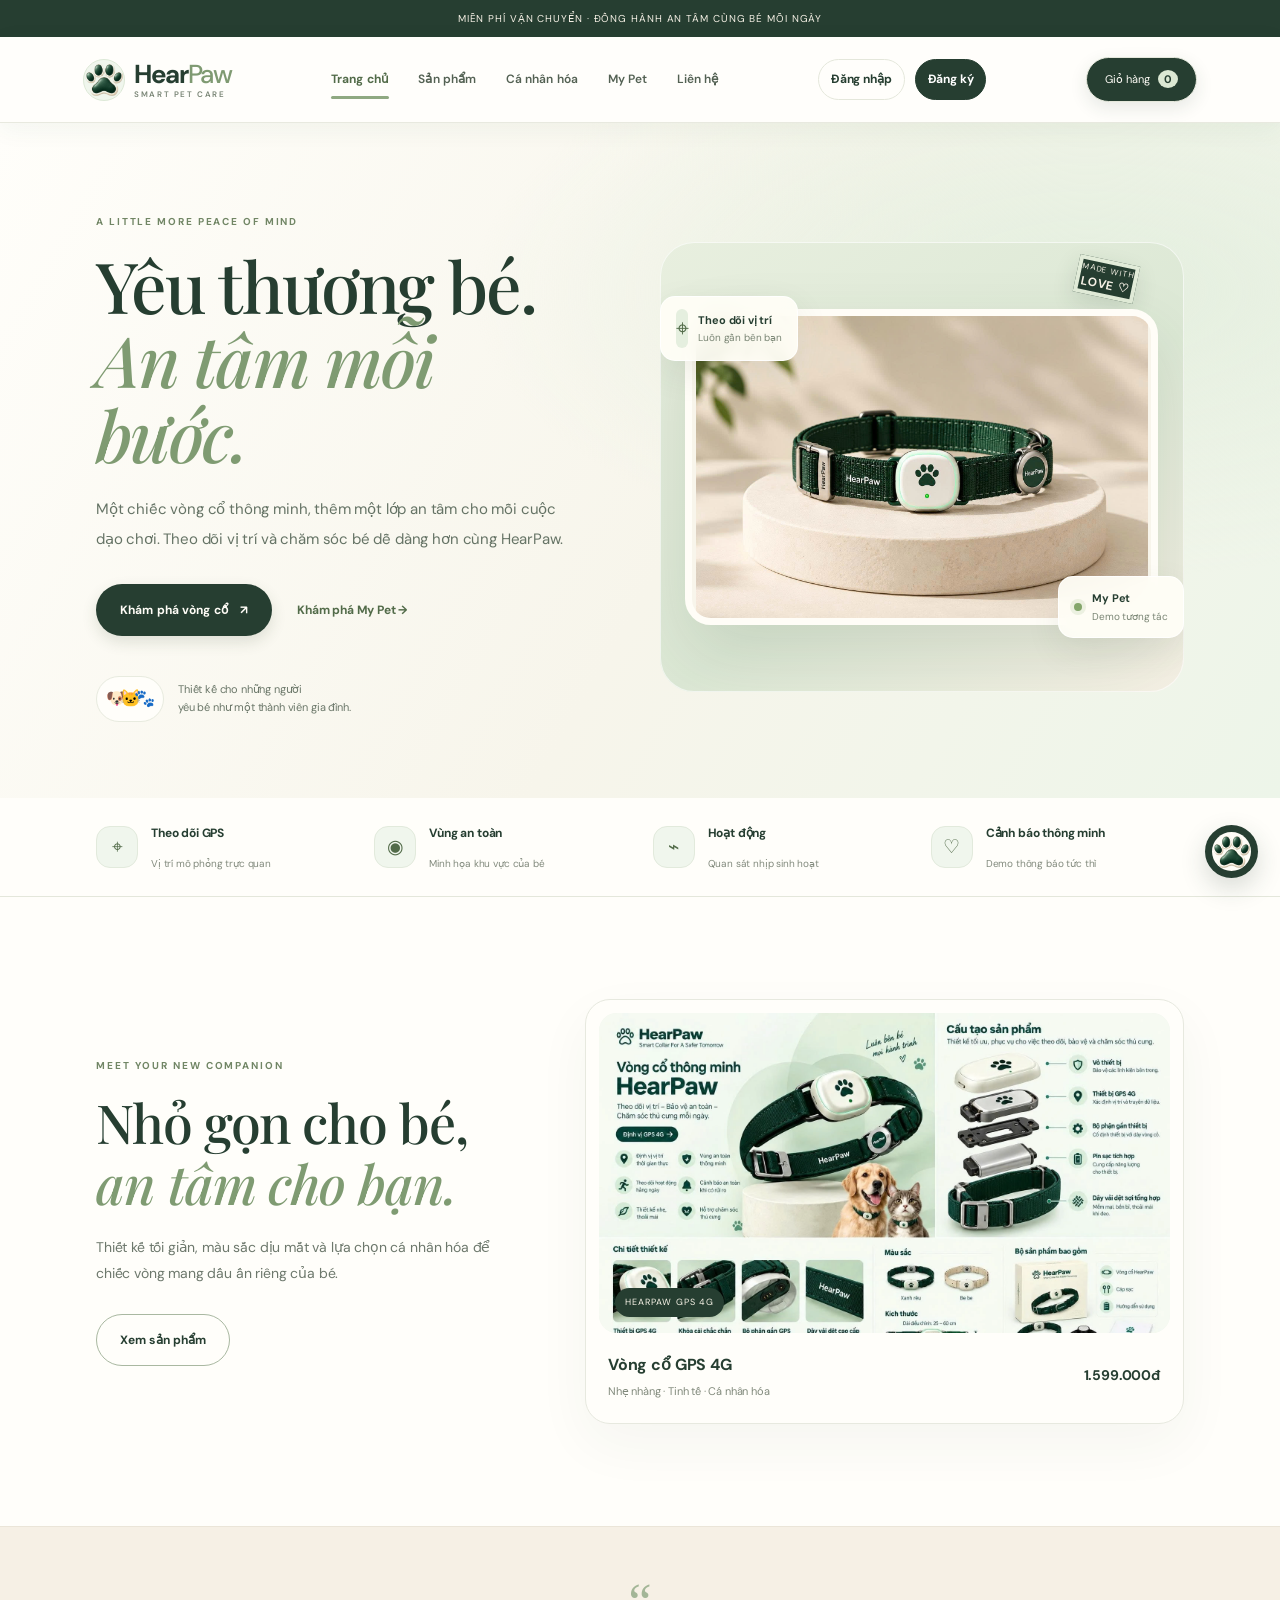
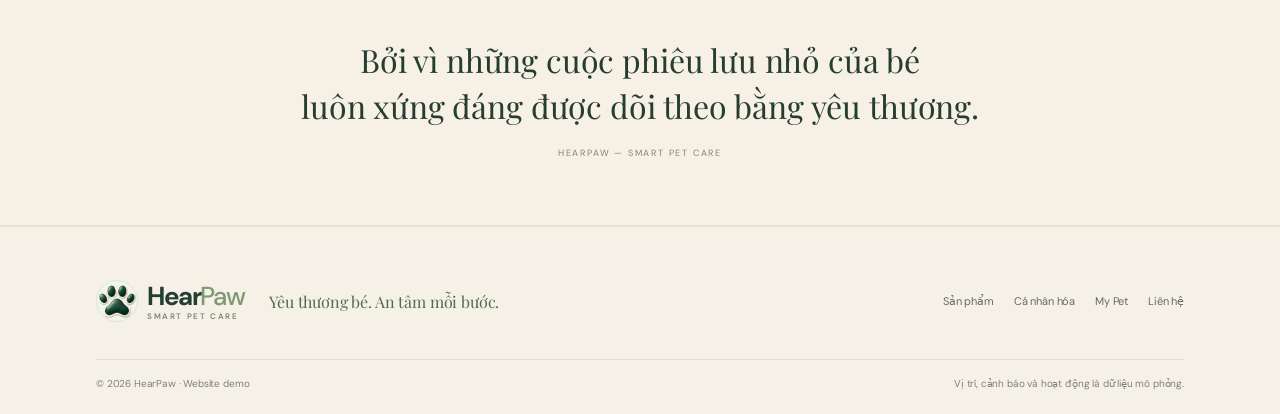
==== commit 19f38325: "Add files via upload" ====
--- a/index.html
+++ b/index.html
@@ -145,7 +145,7 @@
 
   <div class="chat-widget"><button id="chatToggle" class="chat-fab" aria-label="Mở trợ lý HearPaw"><img src="assets/paw-logo.png" alt="HearPaw" /></button><div class="chat-panel" id="chatPanel"><div class="chat-head"><img src="assets/paw-logo.png" alt="Logo HearPaw" /><div class="chat-brand"><b>HearPaw Assistant</b><small>Trợ lý chăm sóc thú cưng</small></div><button id="chatClose" aria-label="Đóng">×</button></div><div class="chat-messages" id="chatMessages"><div class="bot-message">Xin chào! 🐾 Mình có thể giúp bạn đo vòng cổ, sử dụng app My Pet, tìm hiểu sản phẩm và cách thanh toán. Bạn cần hỗ trợ gì?</div></div><div class="chat-topic-label">Chủ đề phổ biến</div><div class="chat-quick"><button data-chat="Cách đo vòng cổ">📏 Cách đo vòng cổ</button><button data-chat="Cách sử dụng app My Pet">📱 App My Pet</button><button data-chat="Sản phẩm và giá">🛍️ Sản phẩm và giá</button><button data-chat="Phương thức thanh toán">💳 Thanh toán</button><button data-chat="Liên hệ hỗ trợ">💬 Hỗ trợ</button></div><form id="chatForm"><input id="chatInput" placeholder="Nhập câu hỏi..." aria-label="Nhập câu hỏi"><button type="submit" aria-label="Gửi tin nhắn">➤</button></form></div></div>
 
-  <div class="modal-backdrop" id="cartModal" aria-hidden="true"><div class="cart-modal"><div class="modal-heading"><div><p class="eyebrow">YOUR BAG</p><h2>Giỏ hàng</h2></div><button id="cartClose" class="close-button" aria-label="Đóng giỏ hàng">×</button></div><div id="cartItems" class="cart-items"><p class="empty-cart">Giỏ hàng đang trống. Thêm một chiếc vòng cho bé nhé! 🐾</p></div><div class="cart-total"><span>Tạm tính</span><b id="cartTotal">0đ</b></div><button id="checkoutButton" class="btn btn-dark full-width">Tiếp tục đặt hàng</button><section id="paymentSection" class="payment-section" hidden><h3>Chọn phương thức thanh toán</h3><label class="payment-option"><input type="radio" name="paymentMethod" value="momo" checked><span class="payment-icon momo-icon">M</span><span><b>Ví MoMo</b><small>Thanh toán qua ví điện tử (demo)</small></span></label><label class="payment-option"><input type="radio" name="paymentMethod" value="bankqr"><span class="payment-icon qr-icon">▦</span><span><b>Quét mã QR ngân hàng</b><small>QR tạo theo tổng tiền và mã đơn hàng</small></span></label><div id="paymentDetails" class="payment-details" hidden>
+  <div class="modal-backdrop" id="cartModal" aria-hidden="true"><div class="cart-modal"><div class="modal-heading"><div><p class="eyebrow">YOUR BAG</p><h2>Giỏ hàng</h2></div><button id="cartClose" class="close-button" aria-label="Đóng giỏ hàng">×</button></div><div id="cartItems" class="cart-items"><p class="empty-cart">Giỏ hàng đang trống. Thêm một chiếc vòng cho bé nhé! 🐾</p></div><div class="cart-total"><span>Tạm tính</span><b id="cartTotal">0đ</b></div><div id="cartShipping" class="cart-shipping"></div><button id="checkoutButton" class="btn btn-dark full-width">Tiếp tục đặt hàng</button><section id="paymentSection" class="payment-section" hidden><h3>Chọn phương thức thanh toán</h3><label class="payment-option"><input type="radio" name="paymentMethod" value="momo" checked><span class="payment-icon momo-icon">M</span><span><b>Ví MoMo</b><small>Thanh toán qua ví điện tử (demo)</small></span></label><label class="payment-option"><input type="radio" name="paymentMethod" value="bankqr"><span class="payment-icon qr-icon">▦</span><span><b>Quét mã QR ngân hàng</b><small>QR tạo theo tổng tiền và mã đơn hàng</small></span></label><div id="paymentDetails" class="payment-details" hidden>
   <div class="bankqr-image-wrap"><img id="bankQrImage" alt="QR chuyển khoản BIDV theo đơn hàng" /></div>
   <div class="bankqr-info">
     <b>Chuyển khoản BIDV</b>
--- a/styles.css
+++ b/styles.css
@@ -174,3 +174,6 @@
   border-color: transparent !important;
   box-shadow: none !important;
 }
+
+/* Shipping information in cart checkout */
+.cart-shipping{margin:10px 0 16px;font-size:13px;color:var(--muted,#687064)}.cart-shipping-line{display:flex;justify-content:space-between;align-items:flex-start;gap:12px;padding:8px 0}.cart-shipping-line b{color:var(--text,#263126);text-align:right}.cart-shipping-line .green{color:#58764b}.shipping-note{display:block;line-height:1.5;margin:0 0 8px;color:var(--muted,#687064)}
